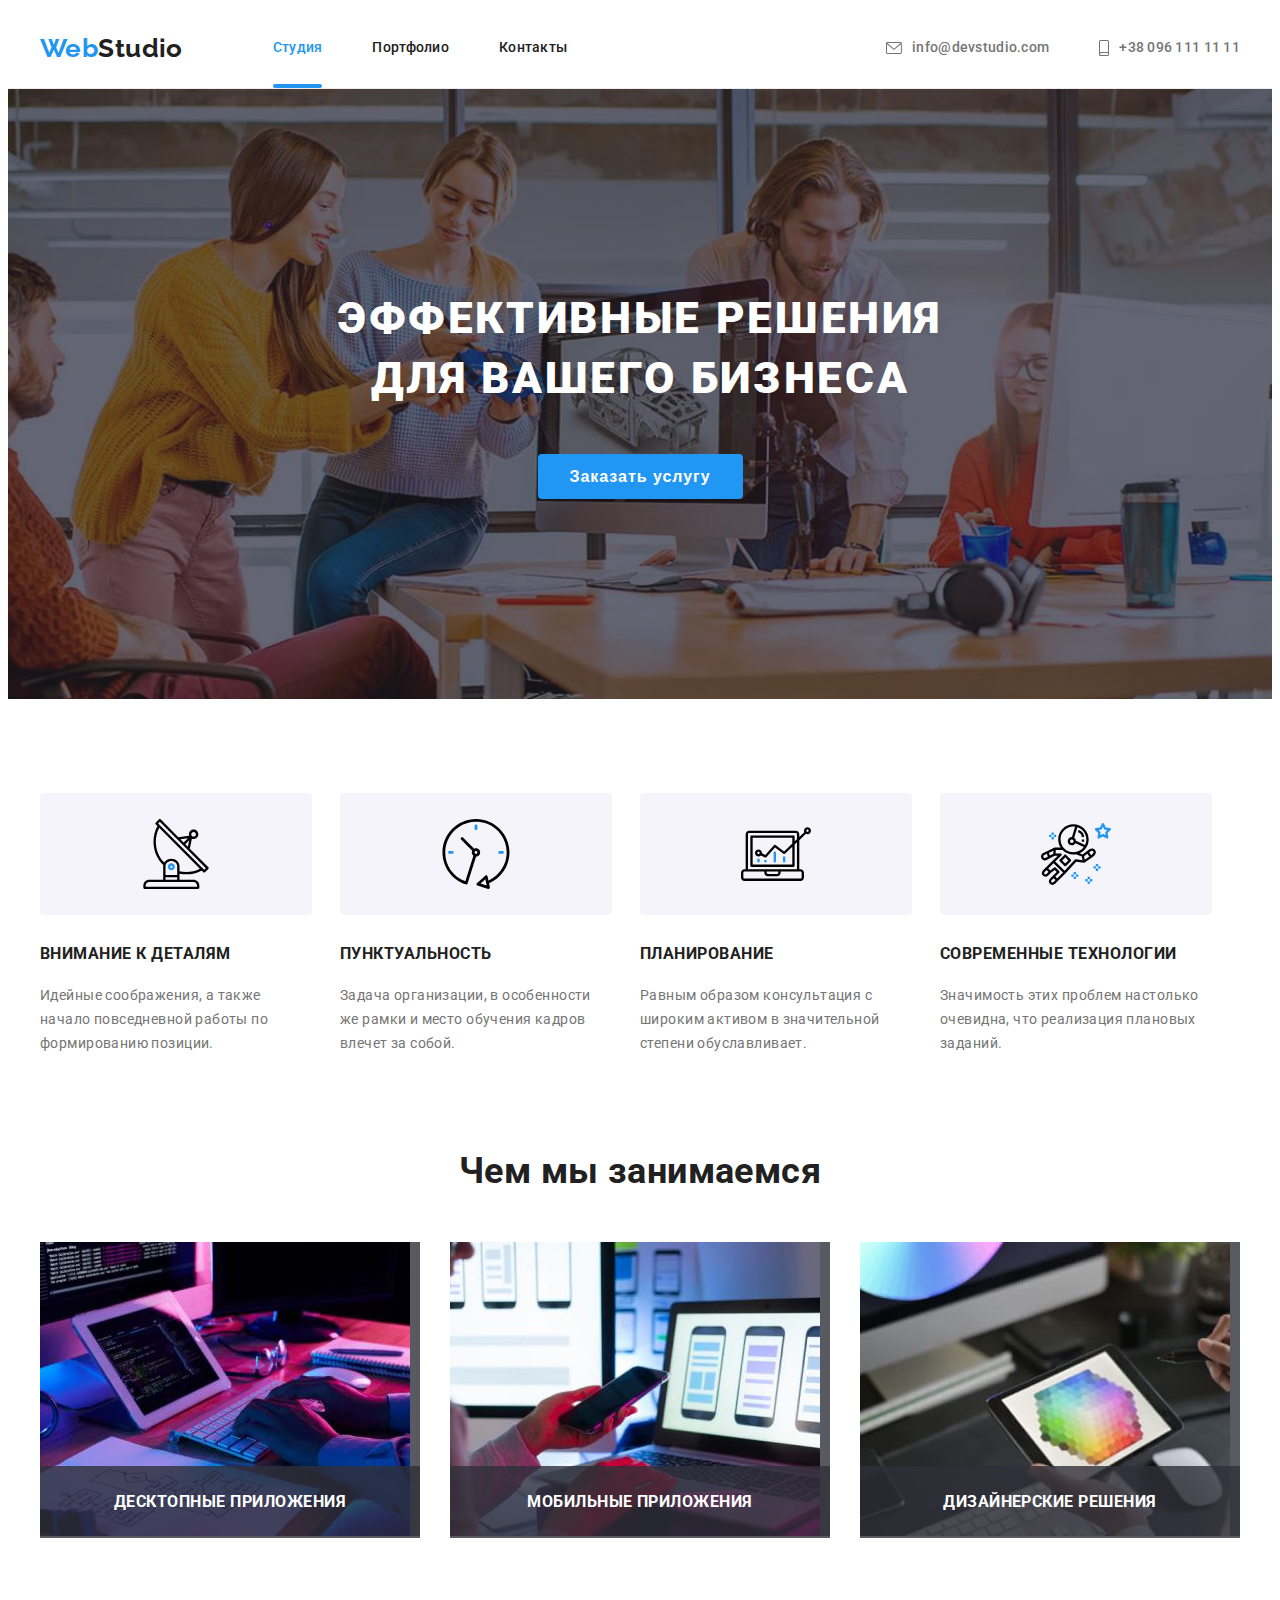
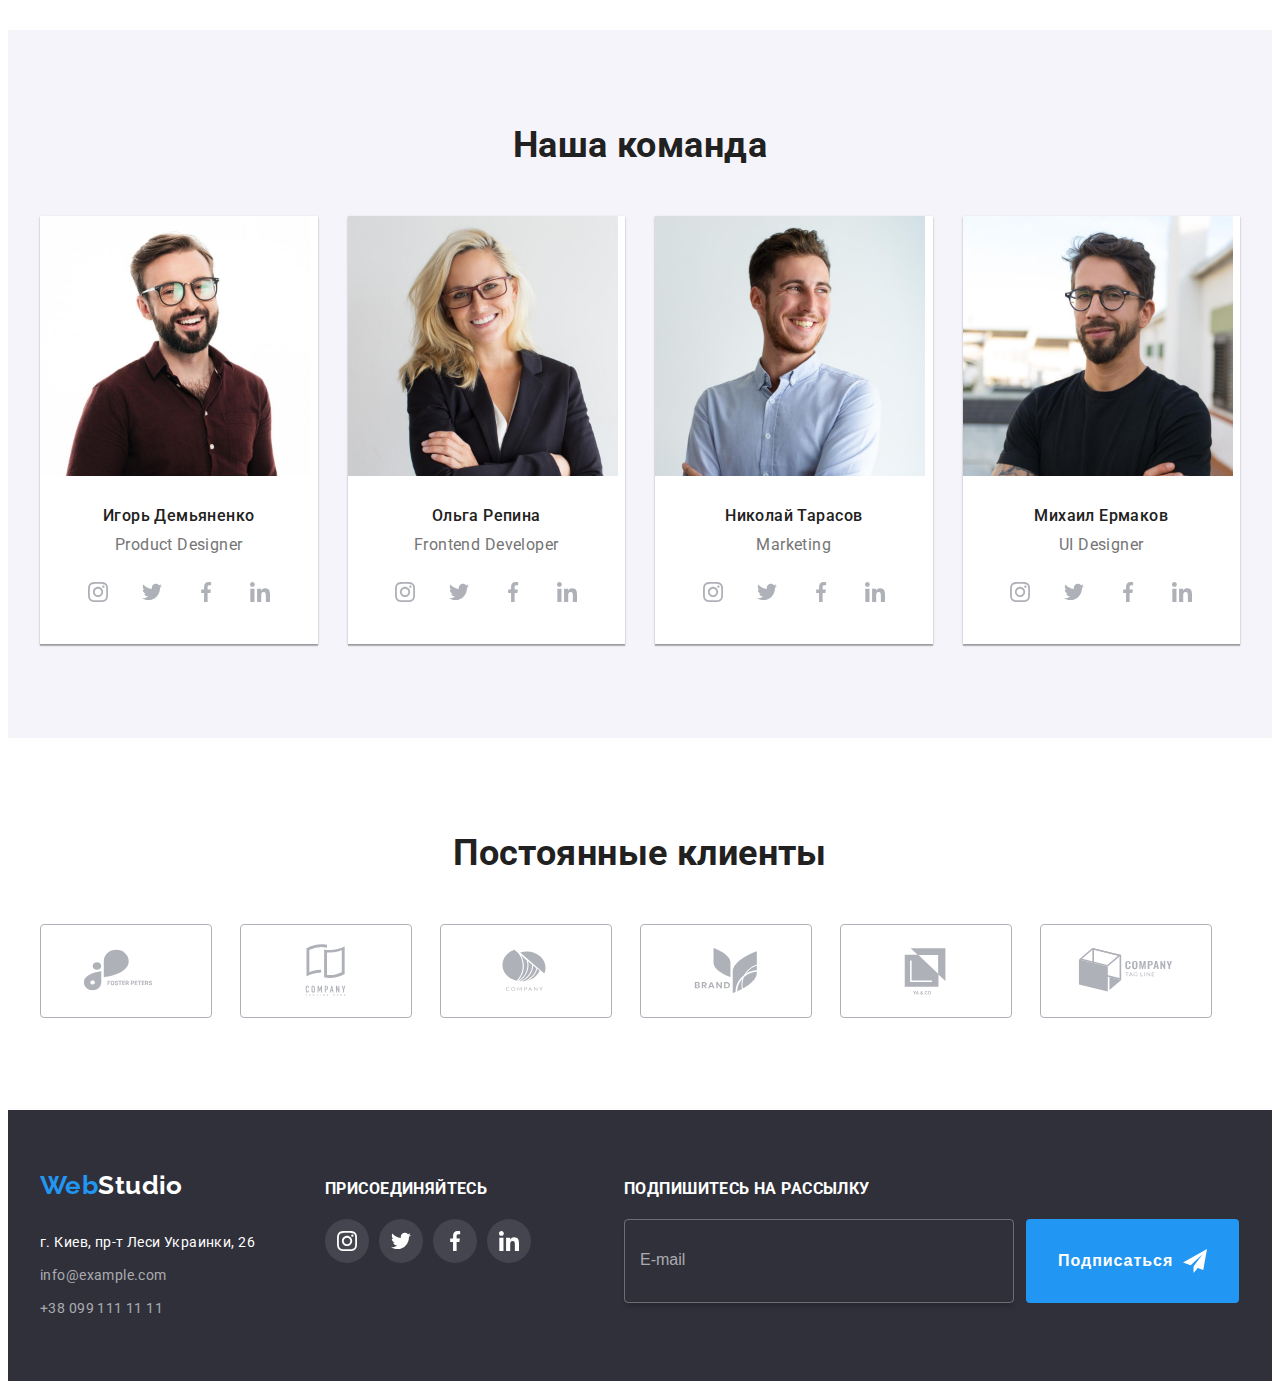
==== index.html @ dbd40355 "changes" ====
<!DOCTYPE html>
<html lang="ru">
  <head>
    <meta charset="UTF-8" />
    <meta http-equiv="X-UA-Compatible" content="IE=edge" />
    <meta name="viewport" content="width=device-width, initial-scale=1.0" />
    <title>Веб студио</title>
    <link rel="preconnect" href="https://fonts.googleapis.com" />
    <link rel="preconnect" href="https://fonts.gstatic.com" crossorigin />
    <link rel="preconnect" href="https://fonts.googleapis.com" />
    <link rel="preconnect" href="https://fonts.gstatic.com" crossorigin />
    <link
      href="https://fonts.googleapis.com/css2?family=Raleway:wght@700&family=Roboto:wght@400;500;700;900&display=swap"
      rel="stylesheet"
    />
    <link
      rel="stylesheet"
      href="https://cdnjs.cloudflare.com/ajax/libs/modern-normalize/1.1.0/modern-normalize.min.css"
      integrity="sha512-wpPYUAdjBVSE4KJnH1VR1HeZfpl1ub8YT/NKx4PuQ5NmX2tKuGu6U/JRp5y+Y8XG2tV+wKQpNHVUX03MfMFn9Q=="
      crossorigin="anonymous"
      referrerpolicy="no-referrer"
    />
    <link rel="stylesheet" href="./css/styles.css" />
  </head>
  <body>
    <!-- header -->
    <header class="header">
      <div class="container header-container">
        <nav class="header-nav">
          <a class="logo link header-logo" href="#" lang="en"
            ><span class="part-logo">Web</span>Studio</a
          >
          <ul class="list menu-list">
            <li class="menu-item">
              <a class="menu link menu-link current" href="#">Студия</a>
            </li>
            <li class="menu-item">
              <a class="menu link menu-link" href="./portfolio.html"
                >Портфолио</a
              >
            </li>
            <li class="menu-item">
              <a class="menu link menu-link" href="#">Контакты</a>
            </li>
          </ul>
        </nav>
        <ul class="contacts list">
          <li class="contacts-item">
            <a class="contacts-link link" href="mailto:info@devstudio.com">
              <svg class="contacts-icon" width="16" height="12">
                <use href="./images/icons.svg#icon-envelope"></use></svg>info@devstudio.com
            </a>
          </li>
          <li class="contacts-item">
            <a class="contacts-link link" href="tel.:+380961111111"
              ><svg class="contacts-icon" width="10" height="16">
                <use href="./images/icons.svg#icon-smartphone"></use></svg>+38 096 111 11 11
            </a>
          </li>
        </ul>
      </div>
    </header>

    <main>
      <!-- hero section -->
      <section class="hero-section">
        <div class="container hero-container">
          <h1 class="primary-title">Эффективные решения для вашего бизнеса</h1>
          <button data-modal-open class="btn" type="button">
            Заказать услугу
          </button>
        </div>
      </section>

      <!-- our benefits section-->

      <section class="section">
        <div class="container">
          <h2 class="benefits visually-hidden">Наши преимущества</h2>
          <ul class="benefits-list list">
            <li class="benefits-item">
              <div class="benefits-icon-settings">
                <svg width="70" height="70">
                  <use href="./images/icons.svg#icon-antenna"></use>
                </svg>
              </div>
              <h3 class="benefits-title">Внимание к деталям</h3>
              <p class="benefits-text">
                Идейные соображения, а также начало повседневной работы по
                формированию позиции.
              </p>
            </li>
            <li class="benefits-item">
              <div class="benefits-icon-settings">
                <svg width="70" height="70">
                  <use href="./images/icons.svg#icon-clock"></use>
                </svg>
              </div>
              <h3 class="benefits-title">Пунктуальность</h3>
              <p class="benefits-text">
                Задача организации, в особенности же рамки и место обучения
                кадров влечет за собой.
              </p>
            </li>
            <li class="benefits-item">
              <div class="benefits-icon-settings">
                <svg width="70" height="70">
                  <use href="./images/icons.svg#icon-diagram"></use>
                </svg>
              </div>
              <h3 class="benefits-title">Планирование</h3>
              <p class="benefits-text">
                Равным образом консультация с широким активом в значительной
                степени обуславливает.
              </p>
            </li>
            <li class="benefits-item">
              <div class="benefits-icon-settings">
                <svg width="70" height="70">
                  <use href="./images/icons.svg#icon-astronaut"></use>
                </svg>
              </div>
              <h3 class="benefits-title">Современные технологии</h3>
              <p class="benefits-text">
                Значимость этих проблем настолько очевидна, что реализация
                плановых заданий.
              </p>
            </li>
          </ul>
        </div>
      </section>

      <!-- What we do-->

      <section class="section work-section">
        <div class="container">
          <h2 class="work-title">Чем мы занимаемся</h2>
          <ul class="works-list works list">
            <li class="works-item">
              <div class="works-card">
                <img
                  src="./images/write.jpg"
                  alt="Человек пишет код"
                  width="370"
                  height="294"
                />
                <h3 class="works-list-title">Десктопные приложения</h3>
              </div>
            </li>
            <li class="works-item">
              <div class="works-card">
                <img
                  src="./images/phone.jpg"
                  alt="Человек тестирует приложение"
                  width="370"
                  height="294"
                />
                <h3 class="works-list-title">Мобильные приложения</h3>
              </div>
            </li>
            <li class="works-item">
              <div class="works-card">
                <img
                  src="./images/laptop.jpg"
                  alt="Человек смотрит готовый продукт"
                  width="370"
                  height="294"
                />
                <h3 class="works-list-title">Дизайнерские решения</h3>
              </div>
            </li>
          </ul>
        </div>
      </section>

      <!-- Our team -->

      <section class="section team-section">
        <div class="container">
          <h2 class="work-title">Наша команда</h2>
          <ul class="team-list list">
            <li class="team-item">
              <img
                src="./images/ihor.jpg"
                alt="Игорь Демьяненко"
                width="270"
                height="260"
              />
              <div class="team-item-description">
                <h3 class="team-title">Игорь Демьяненко</h3>
                <p class="team-text" lang="en">Product Designer</p>
                <ul class="team-socials list socials-list">
                  <li class="social-item">
                    <a href="" class="social-link">
                      <svg class="social-icon" width="20" height="20">
                        <use href="./images/icons.svg#icon-instagram"></use>
                      </svg>
                    </a>
                  </li>
                  <li class="social-item">
                    <a href="" class="social-link">
                      <svg class="social-icon" width="20" height="20">
                        <use href="./images/icons.svg#icon-twitter"></use>
                      </svg>
                    </a>
                  </li>
                  <li class="social-item">
                    <a href="" class="social-link">
                      <svg class="social-icon" width="20" height="20">
                        <use href="./images/icons.svg#icon-facebook"></use>
                      </svg>
                    </a>
                  </li>
                  <li class="social-item">
                    <a href="" class="social-link">
                      <svg class="social-icon" width="20" height="20">
                        <use href="./images/icons.svg#icon-linkedin"></use>
                      </svg>
                    </a>
                  </li>
                </ul>
              </div>
            </li>
            <li class="team-item">
              <img
                src="./images/olha.jpg"
                alt="Ольга Репина"
                width="270"
                height="260"
              />
              <div class="team-item-description">
                <h3 class="team-title">Ольга Репина</h3>
                <p class="team-text" lang="en">Frontend Developer</p>
                <ul class="team-socials list socials-list">
                  <li class="social-item">
                    <a href="" class="social-link">
                      <svg class="social-icon" width="20" height="20">
                        <use href="./images/icons.svg#icon-instagram"></use>
                      </svg>
                    </a>
                  </li>
                  <li class="social-item">
                    <a href="" class="social-link">
                      <svg class="social-icon" width="20" height="20">
                        <use href="./images/icons.svg#icon-twitter"></use>
                      </svg>
                    </a>
                  </li>
                  <li class="social-item">
                    <a href="" class="social-link">
                      <svg class="social-icon" width="20" height="20">
                        <use href="./images/icons.svg#icon-facebook"></use>
                      </svg>
                    </a>
                  </li>
                  <li class="social-item">
                    <a href="" class="social-link">
                      <svg class="social-icon" width="20" height="20">
                        <use href="./images/icons.svg#icon-linkedin"></use>
                      </svg>
                    </a>
                  </li>
                </ul>
              </div>
            </li>
            <li class="team-item">
              <img
                src="./images/nikolay.jpg"
                alt="Николай Тарасов"
                width="270"
                height="260"
              />
              <div class="team-item-description">
                <h3 class="team-title">Николай Тарасов</h3>
                <p class="team-text" lang="en">Marketing</p>
                <ul class="team-socials list socials-list">
                  <li class="social-item">
                    <a href="" class="social-link">
                      <svg class="social-icon" width="20" height="20">
                        <use href="./images/icons.svg#icon-instagram"></use>
                      </svg>
                    </a>
                  </li>
                  <li class="social-item">
                    <a href="" class="social-link">
                      <svg class="social-icon" width="20" height="20">
                        <use href="./images/icons.svg#icon-twitter"></use>
                      </svg>
                    </a>
                  </li>
                  <li class="social-item">
                    <a href="" class="social-link">
                      <svg class="social-icon" width="20" height="20">
                        <use href="./images/icons.svg#icon-facebook"></use>
                      </svg>
                    </a>
                  </li>
                  <li class="social-item">
                    <a href="" class="social-link">
                      <svg class="social-icon" width="20" height="20">
                        <use href="./images/icons.svg#icon-linkedin"></use>
                      </svg>
                    </a>
                  </li>
                </ul>
              </div>
            </li>
            <li class="team-item">
              <img
                src="./images/mikhail.jpg"
                alt="Михаил Ермаков"
                width="270"
                height="260"
              />
              <div class="team-item-description">
                <h3 class="team-title">Михаил Ермаков</h3>
                <p class="team-text" lang="en">UI Designer</p>
                <ul class="team-socials list socials-list">
                  <li class="social-item">
                    <a href="" class="social-link">
                      <svg class="social-icon" width="20" height="20">
                        <use href="./images/icons.svg#icon-instagram"></use>
                      </svg>
                    </a>
                  </li>
                  <li class="social-item">
                    <a href="" class="social-link">
                      <svg class="social-icon" width="20" height="20">
                        <use href="./images/icons.svg#icon-twitter"></use>
                      </svg>
                    </a>
                  </li>
                  <li class="social-item">
                    <a href="" class="social-link">
                      <svg class="social-icon" width="20" height="20">
                        <use href="./images/icons.svg#icon-facebook"></use>
                      </svg>
                    </a>
                  </li>
                  <li class="social-item">
                    <a href="" class="social-link">
                      <svg class="social-icon" width="20" height="20">
                        <use href="./images/icons.svg#icon-linkedin"></use>
                      </svg>
                    </a>
                  </li>
                </ul>
              </div>
            </li>
          </ul>
        </div>
      </section>

      <!-- Clients -->

      <section class="section">
        <div class="container">
          <h2 class="work-title">Постоянные клиенты</h2>
          <ul class="clients-logo list clients-list">
            <li class="clients-item">
              <a href="" class="clients-link">
                <svg class="clients-icon" width="106" height="60">
                  <use href="./images/icons.svg#icon-logo_1"></use>
                </svg>
              </a>
            </li>
            <li class="clients-item">
              <a href="" class="clients-link">
                <svg class="clients-icon" width="106" height="60">
                  <use href="./images/icons.svg#icon-logo_2"></use>
                </svg>
              </a>
            </li>
            <li class="clients-item">
              <a href="" class="clients-link">
                <svg class="clients-icon" width="106" height="60">
                  <use href="./images/icons.svg#icon-logo_3"></use>
                </svg>
              </a>
            </li>
            <li class="clients-item">
              <a href="" class="clients-link">
                <svg class="clients-icon" width="106" height="60">
                  <use href="./images/icons.svg#icon-logo_4"></use>
                </svg>
              </a>
            </li>
            <li class="clients-item">
              <a href="" class="clients-link">
                <svg class="clients-icon" width="106" height="60">
                  <use href="./images/icons.svg#icon-logo_5"></use>
                </svg>
              </a>
            </li>
            <li class="clients-item">
              <a href="" class="clients-link">
                <svg class="clients-icon" width="106" height="60">
                  <use href="./images/icons.svg#icon-logo_6"></use>
                </svg>
              </a>
            </li>
          </ul>
        </div>
      </section>
    </main>

    <!--footer-->

    <footer class="footer">
      <div class="container footer-container">
        <div class="footer-address-container">
          <a class="logo link" href="#" lang="en"
            ><span class="footer-logo part-logo">Web</span
            ><span class="footer-logo footer-part-logo">Studio</span></a
          >
          <address class="footer-address">
            <ul class="footer-list list">
              <li class="footer-item">
                <a
                  class="footer text-address link"
                  href="https://goo.gl/maps/4cXXEEwMCraJ7tto8"
                  target="_blank"
                  rel="noopener noreferrer"
                  >г. Киев, пр-т Леси Украинки, 26</a
                >
              </li>
              <li class="footer-item">
                <a
                  class="footer footer-contacts link"
                  href="mailto:info@devstudio.com"
                  >info@example.com</a
                >
              </li>
              <li class="footer-item">
                <a class="footer footer-contacts link" href="tel.:+380961111111"
                  >+38 099 111 11 11</a
                >
              </li>
            </ul>
          </address>
        </div>

        <!-- footer-socials -->

        <div class="footer-socials">
          <h3 class="footer-title">Присоединяйтесь</h3>
          <ul class="list footer-socials-list">
            <li class="social-item">
              <a href="" class="footer-social-link">
                <svg class="footer-social-icon" width="20" height="20">
                  <use href="./images/icons.svg#icon-instagram"></use>
                </svg>
              </a>
            </li>
            <li class="social-item">
              <a href="" class="footer-social-link">
                <svg class="footer-social-icon" width="20" height="20">
                  <use href="./images/icons.svg#icon-twitter"></use>
                </svg>
              </a>
            </li>
            <li class="social-item">
              <a href="" class="footer-social-link">
                <svg class="footer-social-icon" width="20" height="20">
                  <use href="./images/icons.svg#icon-facebook"></use>
                </svg>
              </a>
            </li>
            <li class="social-item">
              <a href="" class="footer-social-link">
                <svg class="footer-social-icon" width="20" height="20">
                  <use href="./images/icons.svg#icon-linkedin"></use>
                </svg>
              </a>
            </li>
          </ul>
        </div>

        <form class="subscribe-form">
          <h3 class="footer-title">Подпишитесь на рассылку</h3>
          <div class="subsriotin-form-view">
            <label class="subsribe-form-lebel">
              <input
                type="email"
                class="subsribe-form-input"
                placeholder="E-mail"
                name="subscribtion"
              />
            </label>
            <button class="btn subsribe-form-btn" type="submit">
              Подписаться
              <svg class="subsribe-form-icon">
                <use href="./images/icons.svg#icon-icon_send"></use>
              </svg>
            </button>
          </div>
        </form>
      </div>
    </footer>

    <div class="backdrop is-hidden" data-modal>
      <div class="modal">
        <button data-modal-close class="close-modal-button">
          <svg class="close-modal-icon" width="18" height="18">
            <use href="./images/icons.svg#icon-close_button"></use>
          </svg>
        </button>

        <form action="#" class="modal-form">
          <p class="modal-form-title">
            Оставьте свои данные, мы вам перезвоним
          </p>

          <label class="modal-form-field"
            >Имя
            <span class="modal-form-wrapper">
              <input type="text" class="modal-form-input" name="user-name" />
              <svg class="modal-form-icon">
                <use href="./images/icons.svg#icon-person"></use>
              </svg>
            </span>
          </label>
          <label class="modal-form-field"
            >Телефон
            <span class="modal-form-wrapper">
              <input type="tel" class="modal-form-input" name="user-tel" />
              <svg class="modal-form-icon">
                <use href="./images/icons.svg#icon-phone-modal"></use>
              </svg>
            </span>
          </label>
          <label class="modal-form-field"
            >Почта
            <span class="modal-form-wrapper">
              <input type="email" class="modal-form-input" name="user-mail" />
              <svg class="modal-form-icon">
                <use href="./images/icons.svg#icon-email-modal"></use>
              </svg>
            </span>
          </label>
          <label class="modal-form-field"
            >Комментарии
            <textarea
              class="modal-form-comment"
              name="user-comment"
              placeholder="Введите текст"
            ></textarea>
          </label>
          <input
            type="checkbox"
            name="agreement"
            id="policy"
            class="modal-form-checkbox"
          />
          <label for="policy" class="modal-form-checkbox-lebel checkbox-text"
            >Соглашаюсь с рассылкой и принимаю&nbsp;
            <a href="" class="policy-link">Условия договора</a></label
          >

          <button class="btn send-btn" type="submit">Отправить</button>
        </form>
      </div>
    </div>
    <script src="./js/modal.js"></script>
  </body>
</html>
---- css/styles.css ----
:root {
  --header-color: #212121;
  --primary-title-color: #212121;
  --second-text-color: #757575;
  --third-text-color: #ffffff;
  --accent-color: #2196f3;
  --portfolio-btn-color: #f5f4fa;
  --address-hover-color: #188ce8;
  --item-border: #eeeeee;
  --timing-function: cubic-bezier(0.4, 0, 0.2, 1);
}

p,
h1,
h2,
h3,
h4,
h5,
h6 {
  margin: 0;
}

ul {
  margin: 0;
  padding: 0;
}

img {
  display: block;
  max-width: 100%;
  height: auto;
  background-color: #000000;
}

body {
  font-family: "Roboto", sans-serif;
  font-size: 14px;
  letter-spacing: 0.03em;
}

.container {
  width: 1200px;
  padding-left: 15px;
  padding-right: 15px;
  margin: 0 auto;
}

.header-container {
  display: flex;
}

.link.current {
  color: var(--accent-color);
}
.link.current::after {
  content: "";
  position: absolute;
  left: 0;
  bottom: 0;
  display: block;
  width: 100%;
  height: 4px;
  background-color: var(--accent-color);
  border-radius: 2px;
}
.visually-hidden {
  position: absolute;
  white-space: nowrap;
  width: 1px;
  height: 1px;
  overflow: hidden;
  border: 0;
  padding: 0;
  clip: rect(0 0 0 0);
  clip-path: inset(50%);
  margin: -1px;
}
.list {
  list-style: none;
}
.link {
  text-decoration: none;
}
.header {
  border-bottom-style: solid;
  border-bottom-width: 1px;
  border-bottom-color: #ececec;
}
.header-nav {
  display: flex;
  align-items: center;
}
.part-logo {
  font-family: Raleway;
  font-weight: 700;
  font-size: 26px;
  line-height: 1.19;
  color: var(--accent-color);
}
.logo {
  font-family: Raleway;
  font-weight: 700;
  font-size: 26px;
  line-height: 1.19;
  color: var(--header-color);
}
.header-logo {
  margin-right: 90px;
}
.menu-item:not(:last-child) {
  margin-right: 50px;
}
.menu-list {
  display: flex;
}
.menu-link {
  position: relative;
  display: block;
  padding-top: 32px;
  padding-bottom: 32px;
  font-weight: 500;
  line-height: 1.14;
  letter-spacing: 0.02em;
  color: var(--header-color);
  transition: color 250ms var(--timing-function);
}
.menu-link:hover,
.menu-link:focus {
  color: var(--accent-color);
}

.contacts {
  display: flex;
  margin-left: auto;
  align-items: center;
  text-decoration: none;
}
.contacts-item:not(:last-child) {
  margin-right: 50px;
}

.contacts-link {
  display: flex;
  align-items: center;
  padding-top: 32px;
  padding-bottom: 32px;
  font-weight: 500;
  line-height: 1.14;
  letter-spacing: 0.02em;
  color: var(--second-text-color);
  transition: color 250ms var(--timing-function);
}
.contacts-link:hover,
.contacts-link:focus {
  color: var(--accent-color);
}
.contacts-icon {
  fill: currentColor;
  margin-right: 10px;
  justify-content: center;
}
.hero-section {
  background-color: #2f303a;
  padding-top: 200px;
  padding-bottom: 200px;
  background-image: linear-gradient(
      rgba(47, 48, 58, 0.4),
      rgba(47, 48, 58, 0.4)
    ),
    url(../images/hero.jpg);
  max-width: 1600px;
  margin-left: auto;
  margin-right: auto;
  background-repeat: no-repeat;
  background-size: cover;
  background-position: center;
}
.hero-container {
  text-align: center;
}
.primary-title {
  margin: auto;
  width: 696px;
  font-weight: 900;
  font-size: 44px;
  line-height: 1.36;
  text-align: center;
  letter-spacing: 0.06em;
  text-transform: uppercase;
  color: #ffffff;
}

.btn {
  margin-top: 45px;
  padding: 10px 32px;
  border-radius: 4px;
  border: 0px;
  font-weight: 700;
  font-size: 16px;
  line-height: 1.6;
  align-items: center;
  text-align: center;
  letter-spacing: 0.06em;
  color: var(--third-text-color);
  background-color: var(--accent-color);
  cursor: pointer;
  transition: background-color 250ms var(--timing-function);
}

.btn:hover,
.btn:focus {
  background-color: #188ce8;
}
.section {
  padding-top: 94px;
  padding-bottom: 94px;
}
.benefits-icon-settings {
  width: 270px;
  height: 120px;
  display: flex;
  align-items: center;
  justify-content: center;
  margin-bottom: 30px;
  background-color: var(--portfolio-btn-color);
  border-radius: 4px;
  border: 1px solid transparent;
  transition: fill 250ms var(--timing-function),
    border-color 250ms var(--timing-function);
}
.benefits-icon-settings:not(:last-child) {
  margin-right: 30px;
}
.benefits-icon-settings:hover,
.benefits-icon-settings:focus {
  fill: var(--accent-color);
  border-color: var(--accent-color);
}
.benefits-list {
  display: flex;
}
.benefits-item:not(:last-child) {
  margin-right: 30px;
}
.benefits-item {
  width: 270px;
}
.benefits-title {
  margin-bottom: 20px;
  font-weight: 700;
  line-height: 1.14;
  letter-spacing: 0.03em;
  text-transform: uppercase;
  color: var(--primary-title-color);
}
.benefits-text {
  line-height: 1.71;
  color: var(--second-text-color);
}
.work-section {
  padding-top: 0px;
  padding-bottom: 94px;
}
.works-list {
  display: flex;
  flex-wrap: wrap;
  margin-left: -30px;
}
.works-item {
  flex-basis: calc((100% - 3 * 30px) / 3);
  margin-left: 30px;
}
.work-title {
  margin-bottom: 50px;
  font-weight: 700;
  font-size: 36px;
  line-height: 1.17;
  text-align: center;
  color: var(--primary-title-color);
}
.works-card {
  position: relative;
  content: "";
  background-color: rgba(47, 48, 58, 0.8);
  display: block;
}
.works-list-title {
  padding-top: 27px;
  padding-bottom: 27px;
  width: 100%;
  text-align: center;
  font-weight: 700;
  line-height: 1.14;
  letter-spacing: 0.03em;
  text-transform: uppercase;
  background-color: rgba(47, 48, 58, 0.8);
  color: var(--third-text-color);
  position: absolute;
  top: 224px;
}
.team-section {
  background-color: var(--portfolio-btn-color);
}
.team-list {
  display: flex;
  flex-wrap: wrap;
  margin-left: -30px;
}
.team-item {
  flex-basis: calc((100% - 4 * 30px) / 4);
  margin-left: 30px;
  background-color: var(--third-text-color);
  box-shadow: 0px 2px 1px rgba(0, 0, 0, 0.2), 0px 1px 1px rgba(0, 0, 0, 0.14),
    0px 1px 3px rgba(0, 0, 0, 0.12);
}

.team-item-description {
  padding-top: 30px;
  padding-bottom: 30px;
}
.team-title {
  text-align: center;
  margin-bottom: 10px;
  font-weight: 500;
  font-size: 16px;
  line-height: 1.19;
  color: var(--header-color);
}
.team-text {
  text-align: center;
  font-size: 16px;
  line-height: 1.19;
  color: var(--second-text-color);
  margin-bottom: 16px;
}

.social-item {
  width: 44px;
  height: 44px;
  margin-right: 10px;
}

.social-item:last-child {
  margin-right: 0;
}
.socials-list {
  display: flex;
  justify-content: center;
}
.social-icon {
  fill: #afb1b8;
  transition: fill 250ms var(--timing-function);
}
.social-link:hover .social-icon,
.social-link:focus .social-icon {
  fill: var(--third-text-color);
}
.social-link {
  width: 100%;
  height: 100%;
  border-radius: 50%;
  display: flex;
  align-items: center;
  justify-content: center;
  transition: background-color 250ms var(--timing-function);
}
.social-link:hover,
.social-link:focus {
  background-color: var(--accent-color);
}

/* clients  */

.clients-item {
  width: 170px;
  height: 92px;
  margin-right: 30px;
}
.clients-item:last-child {
  margin-right: 0;
}
.clients-list {
  display: flex;
}
.clients-icon {
  fill: #afb1b8;
  transition: fill 250ms var(--timing-function);
}

.clients-link {
  border-radius: 4px;
  border: 1px solid #afb1b8;
  width: 100%;
  height: 100%;
  display: flex;
  align-items: center;
  justify-content: center;
  transition: border-color 250ms var(--timing-function);
}
.clients-link:hover,
.clients-link:focus {
  border-color: var(--accent-color);
}
.clients-link:hover .clients-icon,
.clients-link:focus .clients-icon {
  fill: var(--accent-color);
}
.footer {
  background-color: #2f303a;
  padding-top: 60px;
  padding-bottom: 60px;
}
.footer-address-container {
  margin-right: 70px;
}
.footer-item:not(:last-child) {
  margin-bottom: 9px;
}

.footer-logo {
  margin-right: 0px;
}
.footer-part-logo {
  font-family: Raleway;
  font-weight: 700;
  font-size: 26px;
  line-height: 1.19;
  color: var(--third-text-color);
}

.footer-address {
  margin-top: 30px;
  font-style: normal;
}

.text-address {
  line-height: 1.71;
  color: var(--third-text-color);
  padding-top: 0px;
  padding-bottom: 0px;
  transition: color 250ms var(--timing-function);
}
.footer-contacts {
  line-height: 1.71;
  color: rgba(255, 255, 255, 0.6);
  padding-top: 0px;
  padding-bottom: 0px;
  transition: color 250ms var(--timing-function);
}

.text-address:hover,
.text-address:focus {
  color: var(--address-hover-color);
}
.footer-contacts:hover,
.footer-contacts:focus {
  color: var(--address-hover-color);
}
.footer-title {
  margin-bottom: 20px;
  font-weight: 700;
  line-height: 1.14;
  text-transform: uppercase;
  color: var(--third-text-color);
}
.footer-container {
  align-items: baseline;
  display: flex;
}
.footer-socials {
  margin-right: 93px;
}
.footer-socials-list {
  display: flex;
  justify-content: center;
}

.footer-social-link {
  width: 100%;
  height: 100%;
  border-radius: 50%;
  display: flex;
  align-items: center;
  justify-content: center;
  background-color: rgba(255, 255, 255, 0.1);
  transition: background-color 250ms var(--timing-function);
}
.footer-social-link:hover,
.footer-social-link:focus {
  background-color: var(--accent-color);
}

.footer-social-icon {
  fill: var(--third-text-color);
}

.subsriotin-form-view {
  display: flex;
  flex: wrap;
}
.subsribe-form-input {
  width: 358px;
  height: 50px;
  padding: 16px 15px;
  color: rgba(255, 255, 255, 0.6);
  background-color: transparent;
  border: 1px solid rgba(255, 255, 255, 0.3);
  box-shadow: 0px 4px 4px rgba(0, 0, 0, 0.15);
  border-radius: 4px;
  transition: border-color 250ms var(--timing-function);
}
.subsribe-form-lebel:focus-within .subsribe-form-input {
  border-color: var(--accent-color);
}
.subsribe-form-input::placeholder {
  font-size: 16px;
  line-height: 1.25;
  color: rgba(255, 255, 255, 0.6);
}

.subsribe-form-input:focus {
  outline: none;
  border-color: var(--accent-color);
}

.subsribe-form-btn {
  margin-top: 0px;
  margin-left: 12px;
  display: flex;
}

.subsribe-form-icon {
  margin-left: 10px;
  width: 24px;
  height: 24px;
  fill: currentColor;
}

/*portfolio*/

.projects-list {
  display: flex;
  margin-bottom: 50px;
  justify-content: center;
}

.projects-item:not(:first-child) {
  margin-left: 10px;
}

.examples-list {
  display: flex;
  flex-wrap: wrap;
  margin-bottom: -30px;
  margin-left: -30px;
}
.examples-item {
  flex-basis: calc((100% - 3 * 30px) / 3);
  margin-bottom: 30px;
  margin-left: 30px;
}
.examples-item-link {
  display: block;
  transition: box-shadow 250ms var(--timing-function);
}

.examples-item-link:hover,
.examples-item-link:focus {
  box-shadow: 1px 4px 6px rgba(0, 0, 0, 0.16), 0px 4px 4px rgba(0, 0, 0, 0.06),
    0px 1px 1px rgba(0, 0, 0, 0.12);
}

.examples-item-description {
  padding: 20px 24px;
  border-bottom: 1px solid var(--item-border);
  border-right: 1px solid var(--item-border);
  border-left: 1px solid var(--item-border);
}
.examples-item-overlay {
  display: block;
  position: relative;
  overflow: hidden;
  content: "";
}
.overlay-text {
  padding-top: 71px;
  padding-left: 24px;
  padding-right: 24px;
  width: 100%;
  height: 100%;
  font-size: 18px;
  line-height: 1.6;
  color: var(--third-text-color);
  position: absolute;
  background-color: rgba(33, 150, 243, 0.9);
  transform: translateY(100%);
  transition: transform 250ms var(--timing-function);
}

.examples-item-link:hover .overlay-text,
.examples-item-link:focus .overlay-text {
  transform: translateY(0);
}
.portfolio-btn {
  padding: 6px 22px;
  min-height: 38px;
  min-width: fit-content;
  border-radius: 4px;
  border: 0px;
  font-weight: 500;
  font-size: 16px;
  line-height: 1.62;
  text-align: center;
  color: var(--header-color);
  background-color: var(--portfolio-btn-color);
  cursor: pointer;
  transition: color 250ms var(--timing-function),
    background-color 250ms var(--timing-function),
    box-shadow 250ms var(--timing-function);
}
.portfolio-btn:hover,
.portfolio-btn:focus {
  color: var(--third-text-color);
  background-color: var(--accent-color);
  box-shadow: 0px 2px 2px rgba(0, 0, 0, 0.12), 0px 1px 2px rgba(0, 0, 0, 0.08),
    0px 3px 1px rgba(0, 0, 0, 0.1);
}
.portfolio-title {
  font-weight: 700;
  font-size: 18px;
  line-height: 2;
  letter-spacing: 0.06em;
  color: var(--header-color);
}
.portfolio-text {
  font-size: 16px;
  line-height: 1.87;
  color: var(--second-text-color);
}

/* modal */

.backdrop {
  position: fixed;
  top: 0;
  left: 0;
  width: 100%;
  height: 100%;
  background-color: rgba(0, 0, 0, 0.2);
  transition: opacity 250ms var(--timing-function),
    visibility 250ms var(--timing-function);
}
.backdrop.is-hidden {
  visibility: hidden;
  opacity: 0;
  pointer-events: none;
}

.modal {
  position: absolute;
  top: 50%;
  left: 50%;
  transform: translate(-50%, -50%);
  padding: 40px;
  min-height: 581px;
  width: 528px;
  border-radius: 4px;
  background-color: var(--third-text-color);
  box-shadow: 0px 4px 4px rgba(0, 0, 0, 0.25);
}
.modal-form {
  display: flex;
  flex-direction: column;
}
.modal-form-title {
  margin-bottom: 12px;
  font-weight: 700;
  font-size: 20px;
  line-height: 1.15;
  text-align: center;
  color: var(--header-color);
}

.modal-form-field {
  font-size: 12px;
  line-height: 1, 7;
  letter-spacing: 0.01em;
  color: var(--second-text-color);
  margin-bottom: 20px;
}
.modal-form-wrapper {
  display: block;
  margin-top: 4px;
  position: relative;
}
.modal-form-input {
  padding-left: 40px;
  width: 100%;
  height: 40px;
  border-radius: 4px;
  border: 1px solid rgba(33, 33, 33, 0.2);
  cursor: pointer;
  transition: border-color 250ms var(--timing-function);
}
.modal-form-input:focus {
  outline: none;
  border-color: var(--accent-color);
}
.modal-form-comment {
  display: block;
  padding: 12px 16px;
  width: 100%;
  height: 120px;
  border-radius: 4px;
  border: 1px solid rgba(33, 33, 33, 0.2);
  resize: none;
  transition: border-color 250ms var(--timing-function);
}
.modal-form-comment::placeholder {
  font-size: 12px;
  color: rgba(117, 117, 117, 0.5);
}
.modal-form-comment:focus {
  outline: none;
  border-color: var(--accent-color);
}

.modal-form-icon {
  display: block;
  width: 18px;
  height: 18px;
  position: absolute;
  top: 50%;
  left: 12px;
  transform: translateY(-50%);
  fill: var(--primary-title-color);
  transition: fill 250ms var(--timing-function);
}
.modal-form-input:focus + .modal-form-icon {
  fill: var(--accent-color);
}
.checkbox-text {
  line-height: 1.7;
  color: var(--second-text-color);
}
.policy-link {
  line-height: 1.7;
  color: #2196f3;
}
.modal-form-checkbox {
  position: absolute;
  -webkit-appearance: none;
  -moz-appearance: none;
  appearance: none;
}
.modal-form-checkbox-lebel {
  display: flex;
  align-items: center;
  justify-content: center;
  margin-bottom: 30px;
  cursor: pointer;
}
.modal-form-checkbox-lebel::before {
  display: block;
  content: "";
  margin-right: 7px;
  width: 16px;
  height: 15px;
  border: 2px solid var(--primary-title-color);
  border-radius: 2px;
  transition: border-color 250ms var(--timing-function),
    background-color 250ms var(--timing-function),
    background-image 250ms var(--timing-function);
}

.modal-form-checkbox:checked + .modal-form-checkbox-lebel::before {
  border-color: var(--accent-color);
  background-color: var(--accent-color);
  background-image: url(../images/icon-check.svg);
  background-size: contain;
  background-origin: border-box;
}

.send-btn {
  margin-top: 0;
  align-self: center;
}
.close-modal-button {
  display: flex;
  align-items: center;
  justify-content: center;
  position: absolute;
  top: 8px;
  right: 8px;
  width: 30px;
  height: 30px;
  padding: 6px;
  cursor: pointer;
  background-color: var(--third-text-color);
  border-color: rgba(131, 121, 121, 0.1);
  border-radius: 50%;
}

.close-modal-icon {
  fill: #000000;
  transition: fill 250ms var(--timing-function);
}
.close-modal-button:hover .close-modal-icon,
.close-modal-button:focus .close-modal-icon {
  fill: var(--accent-color);
}
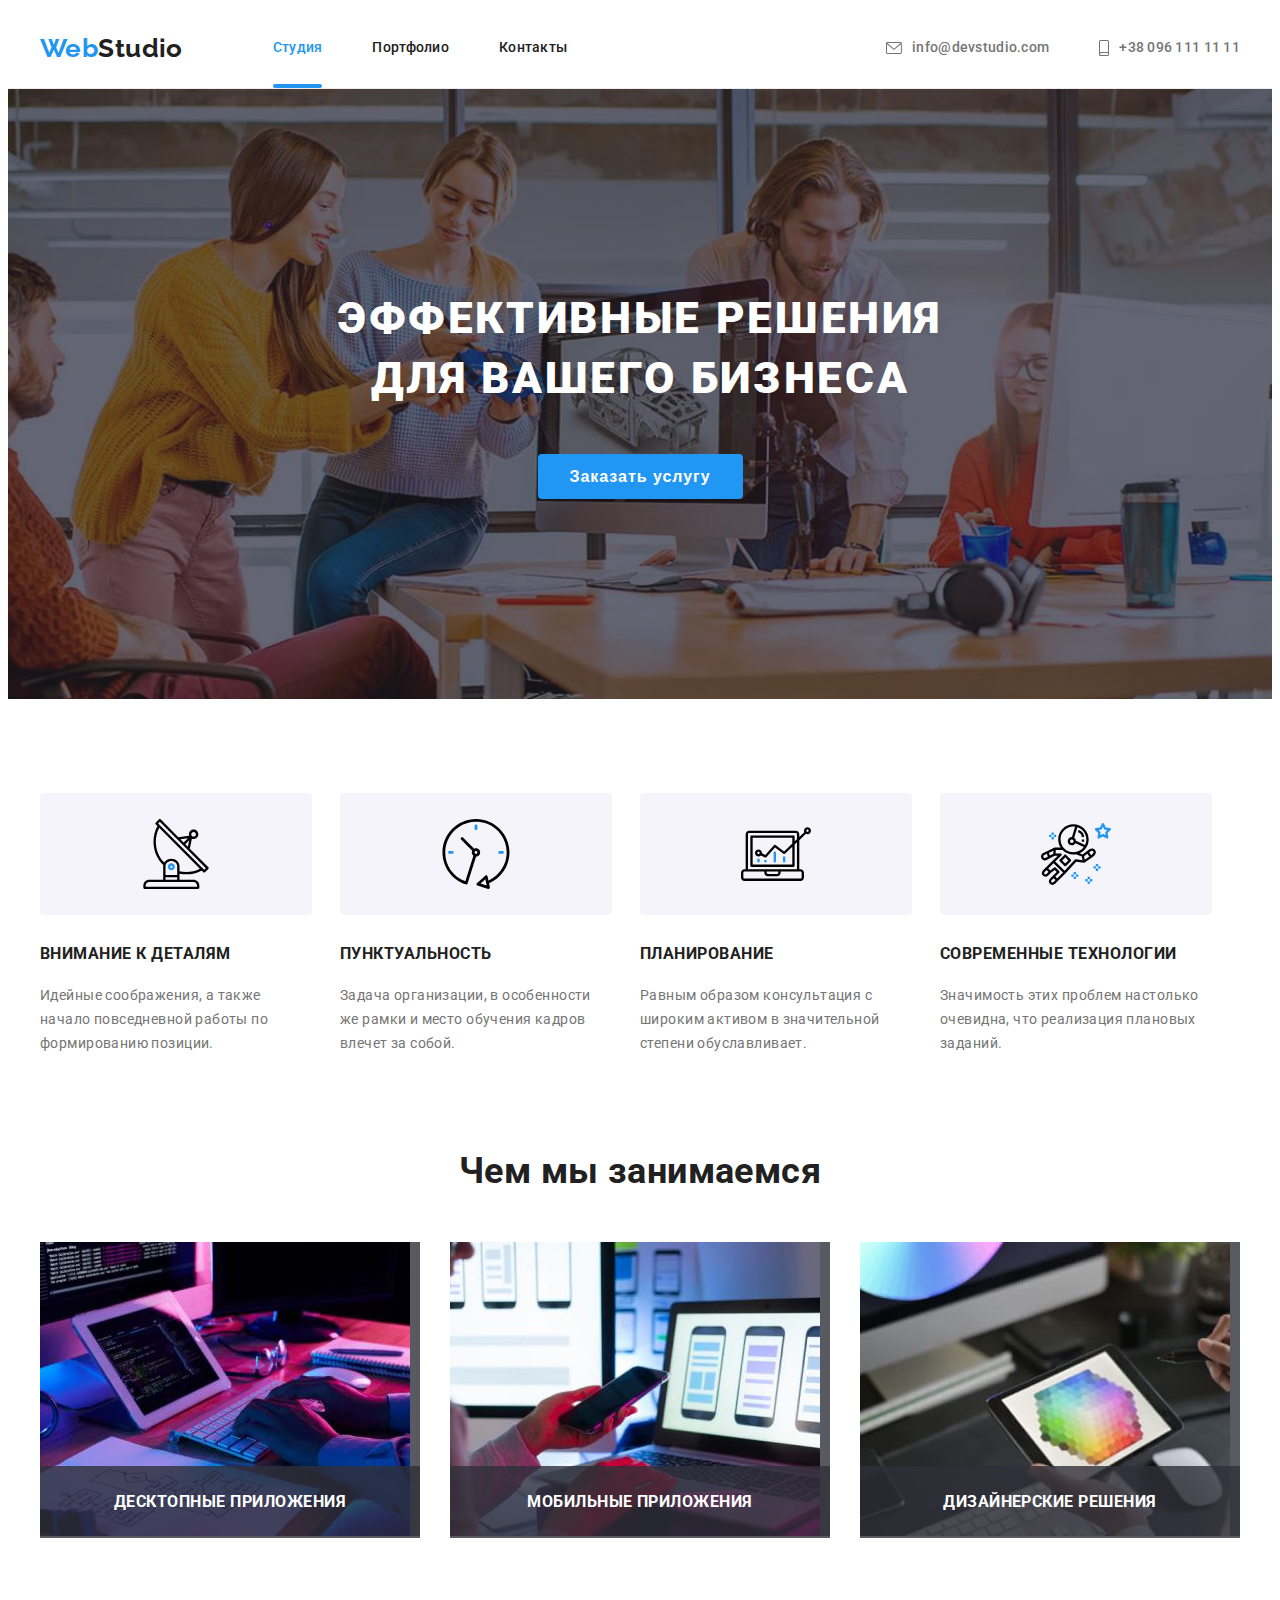
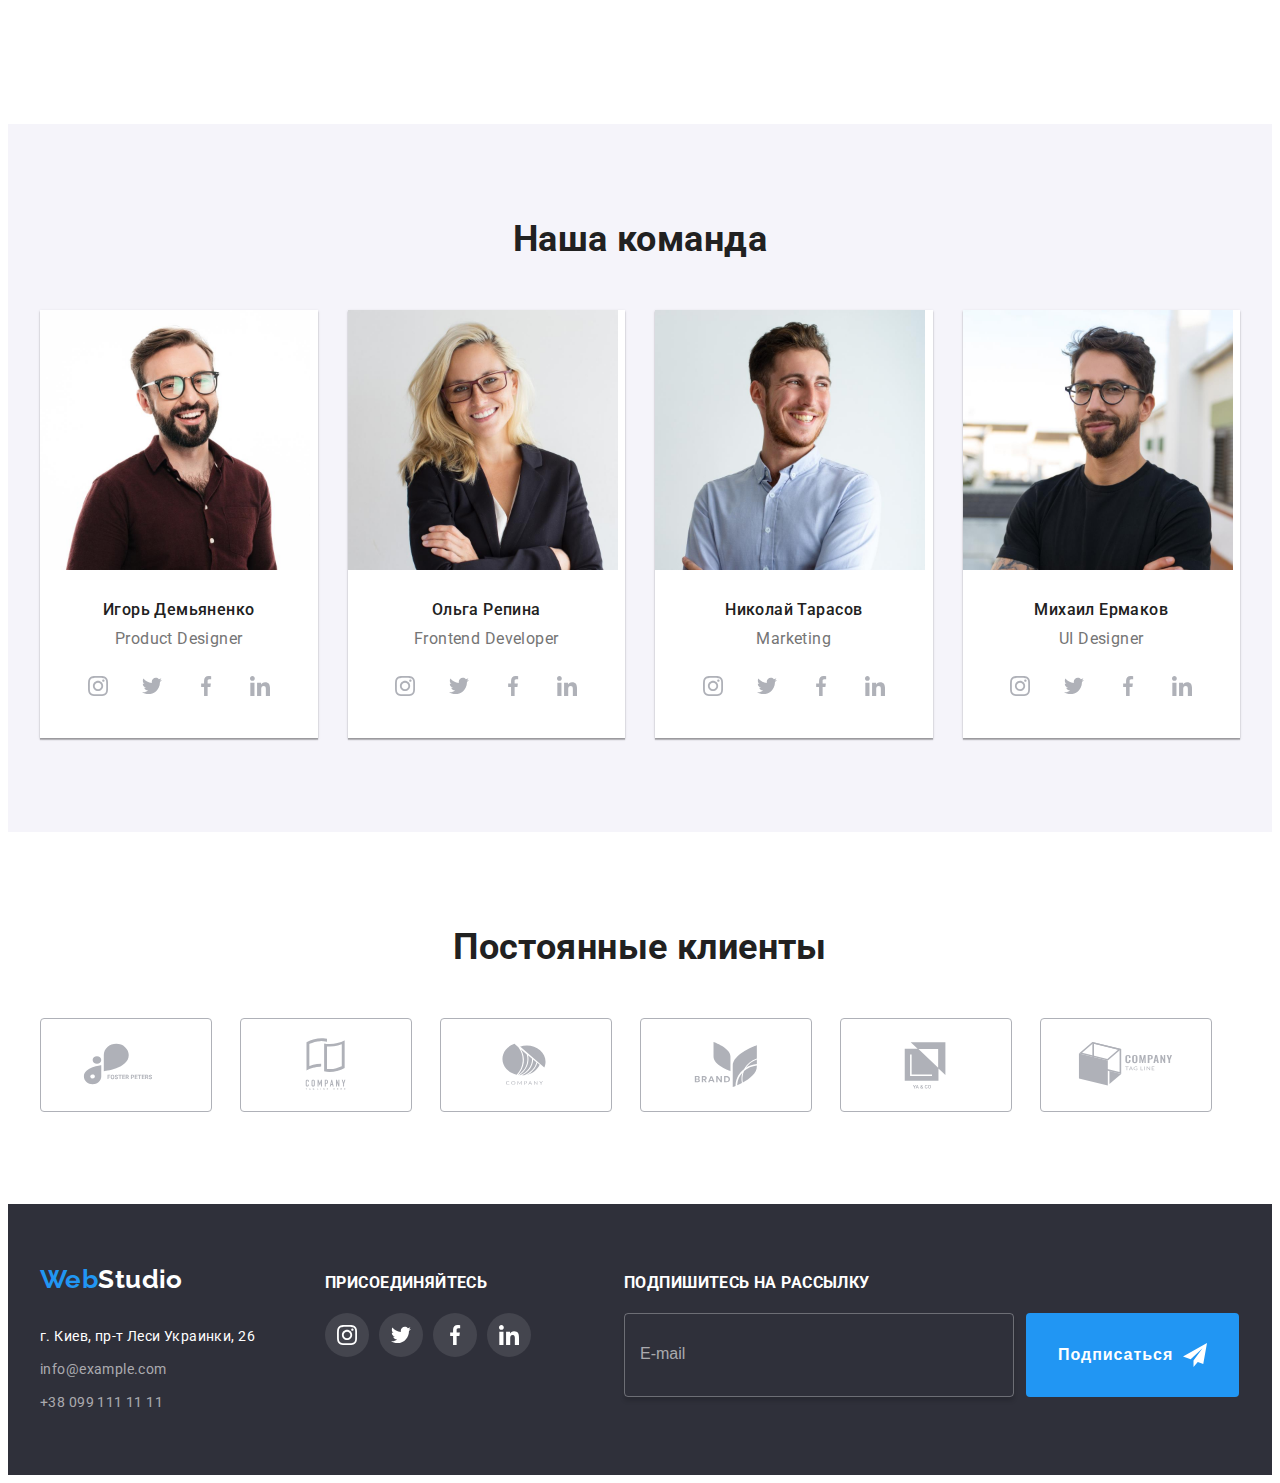
==== commit c04d49ed: "studio" ====
--- a/index.html
+++ b/index.html
@@ -27,33 +27,33 @@
     <header class="header">
       <div class="container header-container">
         <nav class="header-nav">
-          <a class="logo link header-logo" href="#" lang="en"
-            ><span class="part-logo">Web</span>Studio</a
+          <a class="header__logo logo link" href="#" lang="en"
+            ><span class="header__logo-part">Web</span>Studio</a
           >
-          <ul class="list menu-list">
-            <li class="menu-item">
-              <a class="menu link menu-link current" href="#">Студия</a>
-            </li>
-            <li class="menu-item">
-              <a class="menu link menu-link" href="./portfolio.html"
+          <ul class="header-nav__list list">
+            <li class="header-nav__item">
+              <a class="header-nav__link menu link current" href="#">Студия</a>
+            </li>
+            <li class="header-nav__item">
+              <a class="header-nav__link menu link" href="./portfolio.html"
                 >Портфолио</a
               >
             </li>
-            <li class="menu-item">
-              <a class="menu link menu-link" href="#">Контакты</a>
+            <li class="header-nav__item">
+              <a class="header-nav__link menu link" href="#">Контакты</a>
             </li>
           </ul>
         </nav>
         <ul class="contacts list">
-          <li class="contacts-item">
-            <a class="contacts-link link" href="mailto:info@devstudio.com">
-              <svg class="contacts-icon" width="16" height="12">
+          <li class="contacts__item">
+            <a class="contacts__link link" href="mailto:info@devstudio.com">
+              <svg class="contacts__icon" width="16" height="12">
                 <use href="./images/icons.svg#icon-envelope"></use></svg>info@devstudio.com
             </a>
           </li>
-          <li class="contacts-item">
-            <a class="contacts-link link" href="tel.:+380961111111"
-              ><svg class="contacts-icon" width="10" height="16">
+          <li class="contacts__item">
+            <a class="contacts__link link" href="tel.:+380961111111"
+              ><svg class="contacts__icon" width="10" height="16">
                 <use href="./images/icons.svg#icon-smartphone"></use></svg>+38 096 111 11 11
             </a>
           </li>
@@ -63,9 +63,9 @@
 
     <main>
       <!-- hero section -->
-      <section class="hero-section">
-        <div class="container hero-container">
-          <h1 class="primary-title">Эффективные решения для вашего бизнеса</h1>
+      <section class="hero">
+        <div class="container hero__container">
+          <h1 class="hero__title">Эффективные решения для вашего бизнеса</h1>
           <button data-modal-open class="btn" type="button">
             Заказать услугу
           </button>
@@ -77,51 +77,51 @@
       <section class="section">
         <div class="container">
           <h2 class="benefits visually-hidden">Наши преимущества</h2>
-          <ul class="benefits-list list">
-            <li class="benefits-item">
-              <div class="benefits-icon-settings">
+          <ul class="benefits__list list">
+            <li class="benefits__item">
+              <div class="benefits__icon">
                 <svg width="70" height="70">
                   <use href="./images/icons.svg#icon-antenna"></use>
                 </svg>
               </div>
-              <h3 class="benefits-title">Внимание к деталям</h3>
-              <p class="benefits-text">
+              <h3 class="benefits__title">Внимание к деталям</h3>
+              <p class="benefits__text">
                 Идейные соображения, а также начало повседневной работы по
                 формированию позиции.
               </p>
             </li>
-            <li class="benefits-item">
-              <div class="benefits-icon-settings">
+            <li class="benefits__item">
+              <div class="benefits__icon">
                 <svg width="70" height="70">
                   <use href="./images/icons.svg#icon-clock"></use>
                 </svg>
               </div>
-              <h3 class="benefits-title">Пунктуальность</h3>
-              <p class="benefits-text">
+              <h3 class="benefits__title">Пунктуальность</h3>
+              <p class="benefits__text">
                 Задача организации, в особенности же рамки и место обучения
                 кадров влечет за собой.
               </p>
             </li>
-            <li class="benefits-item">
-              <div class="benefits-icon-settings">
+            <li class="benefits__item">
+              <div class="benefits__icon">
                 <svg width="70" height="70">
                   <use href="./images/icons.svg#icon-diagram"></use>
                 </svg>
               </div>
-              <h3 class="benefits-title">Планирование</h3>
-              <p class="benefits-text">
+              <h3 class="benefits__title">Планирование</h3>
+              <p class="benefits__text">
                 Равным образом консультация с широким активом в значительной
                 степени обуславливает.
               </p>
             </li>
-            <li class="benefits-item">
-              <div class="benefits-icon-settings">
+            <li class="benefits__item">
+              <div class="benefits__icon">
                 <svg width="70" height="70">
                   <use href="./images/icons.svg#icon-astronaut"></use>
                 </svg>
               </div>
-              <h3 class="benefits-title">Современные технологии</h3>
-              <p class="benefits-text">
+              <h3 class="benefits__title">Современные технологии</h3>
+              <p class="benefits__text">
                 Значимость этих проблем настолько очевидна, что реализация
                 плановых заданий.
               </p>
@@ -132,41 +132,41 @@
 
       <!-- What we do-->
 
-      <section class="section work-section">
+      <section class="works section">
         <div class="container">
-          <h2 class="work-title">Чем мы занимаемся</h2>
-          <ul class="works-list works list">
-            <li class="works-item">
-              <div class="works-card">
+          <h2 class="studio-header">Чем мы занимаемся</h2>
+          <ul class="works__list works list">
+            <li class="works__item">
+              <div class="works__card">
                 <img
                   src="./images/write.jpg"
                   alt="Человек пишет код"
                   width="370"
                   height="294"
                 />
-                <h3 class="works-list-title">Десктопные приложения</h3>
-              </div>
-            </li>
-            <li class="works-item">
-              <div class="works-card">
+                <h3 class="works__list-title">Десктопные приложения</h3>
+              </div>
+            </li>
+            <li class="works__item">
+              <div class="works__card">
                 <img
                   src="./images/phone.jpg"
                   alt="Человек тестирует приложение"
                   width="370"
                   height="294"
                 />
-                <h3 class="works-list-title">Мобильные приложения</h3>
-              </div>
-            </li>
-            <li class="works-item">
-              <div class="works-card">
+                <h3 class="works__list-title">Мобильные приложения</h3>
+              </div>
+            </li>
+            <li class="works__item">
+              <div class="works__card">
                 <img
                   src="./images/laptop.jpg"
                   alt="Человек смотрит готовый продукт"
                   width="370"
                   height="294"
                 />
-                <h3 class="works-list-title">Дизайнерские решения</h3>
+                <h3 class="works__list-title">Дизайнерские решения</h3>
               </div>
             </li>
           </ul>
@@ -175,45 +175,45 @@
 
       <!-- Our team -->
 
-      <section class="section team-section">
+      <section class="team section">
         <div class="container">
-          <h2 class="work-title">Наша команда</h2>
-          <ul class="team-list list">
-            <li class="team-item">
+          <h2 class="studio-header">Наша команда</h2>
+          <ul class="team__list list">
+            <li class="team__item">
               <img
                 src="./images/ihor.jpg"
                 alt="Игорь Демьяненко"
                 width="270"
                 height="260"
               />
-              <div class="team-item-description">
-                <h3 class="team-title">Игорь Демьяненко</h3>
-                <p class="team-text" lang="en">Product Designer</p>
-                <ul class="team-socials list socials-list">
-                  <li class="social-item">
-                    <a href="" class="social-link">
-                      <svg class="social-icon" width="20" height="20">
+              <div class="team__item-description">
+                <h3 class="team__title">Игорь Демьяненко</h3>
+                <p class="team__text" lang="en">Product Designer</p>
+                <ul class="team__socials list socials__list">
+                  <li class="social__item">
+                    <a href="" class="social__link">
+                      <svg class="social__icon" width="20" height="20">
                         <use href="./images/icons.svg#icon-instagram"></use>
                       </svg>
                     </a>
                   </li>
-                  <li class="social-item">
-                    <a href="" class="social-link">
-                      <svg class="social-icon" width="20" height="20">
+                  <li class="social__item">
+                    <a href="" class="social__link">
+                      <svg class="social__icon" width="20" height="20">
                         <use href="./images/icons.svg#icon-twitter"></use>
                       </svg>
                     </a>
                   </li>
-                  <li class="social-item">
-                    <a href="" class="social-link">
-                      <svg class="social-icon" width="20" height="20">
+                  <li class="social__item">
+                    <a href="" class="social__link">
+                      <svg class="social__icon" width="20" height="20">
                         <use href="./images/icons.svg#icon-facebook"></use>
                       </svg>
                     </a>
                   </li>
-                  <li class="social-item">
-                    <a href="" class="social-link">
-                      <svg class="social-icon" width="20" height="20">
+                  <li class="social__item">
+                    <a href="" class="social__link">
+                      <svg class="social__icon" width="20" height="20">
                         <use href="./images/icons.svg#icon-linkedin"></use>
                       </svg>
                     </a>
@@ -221,41 +221,41 @@
                 </ul>
               </div>
             </li>
-            <li class="team-item">
+            <li class="team__item">
               <img
                 src="./images/olha.jpg"
                 alt="Ольга Репина"
                 width="270"
                 height="260"
               />
-              <div class="team-item-description">
-                <h3 class="team-title">Ольга Репина</h3>
-                <p class="team-text" lang="en">Frontend Developer</p>
-                <ul class="team-socials list socials-list">
-                  <li class="social-item">
-                    <a href="" class="social-link">
-                      <svg class="social-icon" width="20" height="20">
+              <div class="team__item-description">
+                <h3 class="team__title">Ольга Репина</h3>
+                <p class="team__text" lang="en">Frontend Developer</p>
+                <ul class="team__socials list socials__list social">
+                  <li class="social__item">
+                    <a href="" class="social__link">
+                      <svg class="social__icon" width="20" height="20">
                         <use href="./images/icons.svg#icon-instagram"></use>
                       </svg>
                     </a>
                   </li>
-                  <li class="social-item">
-                    <a href="" class="social-link">
-                      <svg class="social-icon" width="20" height="20">
+                  <li class="social__item">
+                    <a href="" class="social__link">
+                      <svg class="social__icon" width="20" height="20">
                         <use href="./images/icons.svg#icon-twitter"></use>
                       </svg>
                     </a>
                   </li>
-                  <li class="social-item">
-                    <a href="" class="social-link">
-                      <svg class="social-icon" width="20" height="20">
+                  <li class="social__item">
+                    <a href="" class="social__link">
+                      <svg class="social__icon" width="20" height="20">
                         <use href="./images/icons.svg#icon-facebook"></use>
                       </svg>
                     </a>
                   </li>
-                  <li class="social-item">
-                    <a href="" class="social-link">
-                      <svg class="social-icon" width="20" height="20">
+                  <li class="social__item">
+                    <a href="" class="social__link">
+                      <svg class="social__icon" width="20" height="20">
                         <use href="./images/icons.svg#icon-linkedin"></use>
                       </svg>
                     </a>
@@ -263,41 +263,41 @@
                 </ul>
               </div>
             </li>
-            <li class="team-item">
+            <li class="team__item">
               <img
                 src="./images/nikolay.jpg"
                 alt="Николай Тарасов"
                 width="270"
                 height="260"
               />
-              <div class="team-item-description">
-                <h3 class="team-title">Николай Тарасов</h3>
-                <p class="team-text" lang="en">Marketing</p>
-                <ul class="team-socials list socials-list">
-                  <li class="social-item">
-                    <a href="" class="social-link">
-                      <svg class="social-icon" width="20" height="20">
+              <div class="team__item-description">
+                <h3 class="team__title">Николай Тарасов</h3>
+                <p class="team__text" lang="en">Marketing</p>
+                <ul class="team__socials list socials__list">
+                  <li class="social__item">
+                    <a href="" class="social__link">
+                      <svg class="social__icon" width="20" height="20">
                         <use href="./images/icons.svg#icon-instagram"></use>
                       </svg>
                     </a>
                   </li>
-                  <li class="social-item">
-                    <a href="" class="social-link">
-                      <svg class="social-icon" width="20" height="20">
+                  <li class="social__item">
+                    <a href="" class="social__link">
+                      <svg class="social__icon" width="20" height="20">
                         <use href="./images/icons.svg#icon-twitter"></use>
                       </svg>
                     </a>
                   </li>
-                  <li class="social-item">
-                    <a href="" class="social-link">
-                      <svg class="social-icon" width="20" height="20">
+                  <li class="social__item">
+                    <a href="" class="social__link">
+                      <svg class="social__icon" width="20" height="20">
                         <use href="./images/icons.svg#icon-facebook"></use>
                       </svg>
                     </a>
                   </li>
-                  <li class="social-item">
-                    <a href="" class="social-link">
-                      <svg class="social-icon" width="20" height="20">
+                  <li class="social__item">
+                    <a href="" class="social__link">
+                      <svg class="social__icon" width="20" height="20">
                         <use href="./images/icons.svg#icon-linkedin"></use>
                       </svg>
                     </a>
@@ -305,41 +305,41 @@
                 </ul>
               </div>
             </li>
-            <li class="team-item">
+            <li class="team__item">
               <img
                 src="./images/mikhail.jpg"
                 alt="Михаил Ермаков"
                 width="270"
                 height="260"
               />
-              <div class="team-item-description">
-                <h3 class="team-title">Михаил Ермаков</h3>
-                <p class="team-text" lang="en">UI Designer</p>
-                <ul class="team-socials list socials-list">
-                  <li class="social-item">
-                    <a href="" class="social-link">
-                      <svg class="social-icon" width="20" height="20">
+              <div class="team__item-description">
+                <h3 class="team__title">Михаил Ермаков</h3>
+                <p class="team__text" lang="en">UI Designer</p>
+                <ul class="team__socials list socials__list">
+                  <li class="social__item">
+                    <a href="" class="social__link">
+                      <svg class="social__icon" width="20" height="20">
                         <use href="./images/icons.svg#icon-instagram"></use>
                       </svg>
                     </a>
                   </li>
-                  <li class="social-item">
-                    <a href="" class="social-link">
-                      <svg class="social-icon" width="20" height="20">
+                  <li class="social__item">
+                    <a href="" class="social__link">
+                      <svg class="social__icon" width="20" height="20">
                         <use href="./images/icons.svg#icon-twitter"></use>
                       </svg>
                     </a>
                   </li>
-                  <li class="social-item">
-                    <a href="" class="social-link">
-                      <svg class="social-icon" width="20" height="20">
+                  <li class="social__item">
+                    <a href="" class="social__link">
+                      <svg class="social__icon" width="20" height="20">
                         <use href="./images/icons.svg#icon-facebook"></use>
                       </svg>
                     </a>
                   </li>
-                  <li class="social-item">
-                    <a href="" class="social-link">
-                      <svg class="social-icon" width="20" height="20">
+                  <li class="social__item">
+                    <a href="" class="social__link">
+                      <svg class="social__icon" width="20" height="20">
                         <use href="./images/icons.svg#icon-linkedin"></use>
                       </svg>
                     </a>
@@ -355,46 +355,46 @@
 
       <section class="section">
         <div class="container">
-          <h2 class="work-title">Постоянные клиенты</h2>
-          <ul class="clients-logo list clients-list">
-            <li class="clients-item">
-              <a href="" class="clients-link">
-                <svg class="clients-icon" width="106" height="60">
+          <h2 class="clients studio-header">Постоянные клиенты</h2>
+          <ul class="clients__list list clients__logo">
+            <li class="clients__item">
+              <a href="" class="clients__link">
+                <svg class="clients__icon" width="106" height="60">
                   <use href="./images/icons.svg#icon-logo_1"></use>
                 </svg>
               </a>
             </li>
-            <li class="clients-item">
-              <a href="" class="clients-link">
-                <svg class="clients-icon" width="106" height="60">
+            <li class="clients__item">
+              <a href="" class="clients__link">
+                <svg class="clients__icon" width="106" height="60">
                   <use href="./images/icons.svg#icon-logo_2"></use>
                 </svg>
               </a>
             </li>
-            <li class="clients-item">
-              <a href="" class="clients-link">
-                <svg class="clients-icon" width="106" height="60">
+            <li class="clients__item">
+              <a href="" class="clients__link">
+                <svg class="clients__icon" width="106" height="60">
                   <use href="./images/icons.svg#icon-logo_3"></use>
                 </svg>
               </a>
             </li>
-            <li class="clients-item">
-              <a href="" class="clients-link">
-                <svg class="clients-icon" width="106" height="60">
+            <li class="clients__item">
+              <a href="" class="clients__link">
+                <svg class="clients__icon" width="106" height="60">
                   <use href="./images/icons.svg#icon-logo_4"></use>
                 </svg>
               </a>
             </li>
-            <li class="clients-item">
-              <a href="" class="clients-link">
-                <svg class="clients-icon" width="106" height="60">
+            <li class="clients__item">
+              <a href="" class="clients__link">
+                <svg class="clients__icon" width="106" height="60">
                   <use href="./images/icons.svg#icon-logo_5"></use>
                 </svg>
               </a>
             </li>
-            <li class="clients-item">
-              <a href="" class="clients-link">
-                <svg class="clients-icon" width="106" height="60">
+            <li class="clients__item">
+              <a href="" class="clients__link">
+                <svg class="clients__icon" width="106" height="60">
                   <use href="./images/icons.svg#icon-logo_6"></use>
                 </svg>
               </a>
@@ -407,32 +407,32 @@
     <!--footer-->
 
     <footer class="footer">
-      <div class="container footer-container">
-        <div class="footer-address-container">
+      <div class="footer__container container">
+        <div class="footer__container-address">
           <a class="logo link" href="#" lang="en"
-            ><span class="footer-logo part-logo">Web</span
-            ><span class="footer-logo footer-part-logo">Studio</span></a
+            ><span class="footer__logo header__logo-part">Web</span
+            ><span class="footer__logo footer__logo-part">Studio</span></a
           >
-          <address class="footer-address">
-            <ul class="footer-list list">
-              <li class="footer-item">
+          <address class="footer__address">
+            <ul class="footer__list list">
+              <li class="footer__item">
                 <a
-                  class="footer text-address link"
+                  class="footer__address-text link"
                   href="https://goo.gl/maps/4cXXEEwMCraJ7tto8"
                   target="_blank"
                   rel="noopener noreferrer"
                   >г. Киев, пр-т Леси Украинки, 26</a
                 >
               </li>
-              <li class="footer-item">
+              <li class="footer__item">
                 <a
-                  class="footer footer-contacts link"
+                  class="footer__contacts link"
                   href="mailto:info@devstudio.com"
                   >info@example.com</a
                 >
               </li>
-              <li class="footer-item">
-                <a class="footer footer-contacts link" href="tel.:+380961111111"
+              <li class="footer__item">
+                <a class="footer__contacts link" href="tel.:+380961111111"
                   >+38 099 111 11 11</a
                 >
               </li>
@@ -443,32 +443,32 @@
         <!-- footer-socials -->
 
         <div class="footer-socials">
-          <h3 class="footer-title">Присоединяйтесь</h3>
-          <ul class="list footer-socials-list">
-            <li class="social-item">
-              <a href="" class="footer-social-link">
-                <svg class="footer-social-icon" width="20" height="20">
+          <h3 class="footer__title">Присоединяйтесь</h3>
+          <ul class="list footer-socials__list">
+            <li class="social__item">
+              <a href="" class="footer-social__link">
+                <svg class="footer-social__icon" width="20" height="20">
                   <use href="./images/icons.svg#icon-instagram"></use>
                 </svg>
               </a>
             </li>
-            <li class="social-item">
-              <a href="" class="footer-social-link">
-                <svg class="footer-social-icon" width="20" height="20">
+            <li class="social__item">
+              <a href="" class="footer-social__link">
+                <svg class="footer-social__icon" width="20" height="20">
                   <use href="./images/icons.svg#icon-twitter"></use>
                 </svg>
               </a>
             </li>
-            <li class="social-item">
-              <a href="" class="footer-social-link">
-                <svg class="footer-social-icon" width="20" height="20">
+            <li class="social__item">
+              <a href="" class="footer-social__link">
+                <svg class="footer-social__icon" width="20" height="20">
                   <use href="./images/icons.svg#icon-facebook"></use>
                 </svg>
               </a>
             </li>
-            <li class="social-item">
-              <a href="" class="footer-social-link">
-                <svg class="footer-social-icon" width="20" height="20">
+            <li class="social__item">
+              <a href="" class="footer-social__link">
+                <svg class="footer-social__icon" width="20" height="20">
                   <use href="./images/icons.svg#icon-linkedin"></use>
                 </svg>
               </a>
@@ -477,19 +477,19 @@
         </div>
 
         <form class="subscribe-form">
-          <h3 class="footer-title">Подпишитесь на рассылку</h3>
-          <div class="subsriotin-form-view">
-            <label class="subsribe-form-lebel">
+          <h3 class="footer__title">Подпишитесь на рассылку</h3>
+          <div class="subscription-form__view">
+            <label class="subsribe-form__lebel">
               <input
                 type="email"
-                class="subsribe-form-input"
+                class="subsribe-form__input"
                 placeholder="E-mail"
                 name="subscribtion"
               />
             </label>
-            <button class="btn subsribe-form-btn" type="submit">
+            <button class="btn subsribe-form__btn" type="submit">
               Подписаться
-              <svg class="subsribe-form-icon">
+              <svg class="subsribe-form__icon">
                 <use href="./images/icons.svg#icon-icon_send"></use>
               </svg>
             </button>
@@ -500,13 +500,13 @@
 
     <div class="backdrop is-hidden" data-modal>
       <div class="modal">
-        <button data-modal-close class="close-modal-button">
-          <svg class="close-modal-icon" width="18" height="18">
+        <button data-modal-close class="modal__button-close">
+          <svg class="modal__icon-close" width="18" height="18">
             <use href="./images/icons.svg#icon-close_button"></use>
           </svg>
         </button>
 
-        <form action="#" class="modal-form">
+        <form action="#" class="modal__form">
           <p class="modal-form-title">
             Оставьте свои данные, мы вам перезвоним
           </p>
--- a/css/styles.css
+++ b/css/styles.css
@@ -90,7 +90,7 @@
   display: flex;
   align-items: center;
 }
-.part-logo {
+.header__logo-part {
   font-family: Raleway;
   font-weight: 700;
   font-size: 26px;
@@ -104,16 +104,16 @@
   line-height: 1.19;
   color: var(--header-color);
 }
-.header-logo {
+.header__logo {
   margin-right: 90px;
 }
-.menu-item:not(:last-child) {
+.header-nav__item:not(:last-child) {
   margin-right: 50px;
 }
-.menu-list {
-  display: flex;
-}
-.menu-link {
+.header-nav__list {
+  display: flex;
+}
+.header-nav__link {
   position: relative;
   display: block;
   padding-top: 32px;
@@ -124,8 +124,8 @@
   color: var(--header-color);
   transition: color 250ms var(--timing-function);
 }
-.menu-link:hover,
-.menu-link:focus {
+.header-nav__link:hover,
+.header-nav__link:focus {
   color: var(--accent-color);
 }
 
@@ -135,11 +135,11 @@
   align-items: center;
   text-decoration: none;
 }
-.contacts-item:not(:last-child) {
+.contacts__item:not(:last-child) {
   margin-right: 50px;
 }
 
-.contacts-link {
+.contacts__link {
   display: flex;
   align-items: center;
   padding-top: 32px;
@@ -150,16 +150,16 @@
   color: var(--second-text-color);
   transition: color 250ms var(--timing-function);
 }
-.contacts-link:hover,
-.contacts-link:focus {
+.contacts__link:hover,
+.contacts__link:focus {
   color: var(--accent-color);
 }
-.contacts-icon {
+.contacts__icon {
   fill: currentColor;
   margin-right: 10px;
   justify-content: center;
 }
-.hero-section {
+.hero {
   background-color: #2f303a;
   padding-top: 200px;
   padding-bottom: 200px;
@@ -175,10 +175,10 @@
   background-size: cover;
   background-position: center;
 }
-.hero-container {
+.hero__container {
   text-align: center;
 }
-.primary-title {
+.hero__title {
   margin: auto;
   width: 696px;
   font-weight: 900;
@@ -215,7 +215,14 @@
   padding-top: 94px;
   padding-bottom: 94px;
 }
-.benefits-icon-settings {
+
+.benefits__list {
+  display: flex;
+}
+.benefits__item {
+  width: 270px;
+}
+.benefits__icon {
   width: 270px;
   height: 120px;
   display: flex;
@@ -228,24 +235,19 @@
   transition: fill 250ms var(--timing-function),
     border-color 250ms var(--timing-function);
 }
-.benefits-icon-settings:not(:last-child) {
+.benefits__icon:not(:last-child) {
   margin-right: 30px;
 }
-.benefits-icon-settings:hover,
-.benefits-icon-settings:focus {
+.benefits__icon:hover,
+.benefits__icon:focus {
   fill: var(--accent-color);
   border-color: var(--accent-color);
 }
-.benefits-list {
-  display: flex;
-}
-.benefits-item:not(:last-child) {
+
+.benefits__item:not(:last-child) {
   margin-right: 30px;
 }
-.benefits-item {
-  width: 270px;
-}
-.benefits-title {
+.benefits__title {
   margin-bottom: 20px;
   font-weight: 700;
   line-height: 1.14;
@@ -253,24 +255,15 @@
   text-transform: uppercase;
   color: var(--primary-title-color);
 }
-.benefits-text {
+.benefits__text {
   line-height: 1.71;
   color: var(--second-text-color);
 }
-.work-section {
+.works {
   padding-top: 0px;
   padding-bottom: 94px;
 }
-.works-list {
-  display: flex;
-  flex-wrap: wrap;
-  margin-left: -30px;
-}
-.works-item {
-  flex-basis: calc((100% - 3 * 30px) / 3);
-  margin-left: 30px;
-}
-.work-title {
+.studio-header {
   margin-bottom: 50px;
   font-weight: 700;
   font-size: 36px;
@@ -278,13 +271,23 @@
   text-align: center;
   color: var(--primary-title-color);
 }
-.works-card {
+.works__list {
+  display: flex;
+  flex-wrap: wrap;
+  margin-left: -30px;
+}
+.works__item {
+  flex-basis: calc((100% - 3 * 30px) / 3);
+  margin-left: 30px;
+}
+
+.works__card {
   position: relative;
   content: "";
   background-color: rgba(47, 48, 58, 0.8);
   display: block;
 }
-.works-list-title {
+.works__list-title {
   padding-top: 27px;
   padding-bottom: 27px;
   width: 100%;
@@ -298,15 +301,15 @@
   position: absolute;
   top: 224px;
 }
-.team-section {
+.team {
   background-color: var(--portfolio-btn-color);
 }
-.team-list {
+.team__list {
   display: flex;
   flex-wrap: wrap;
   margin-left: -30px;
 }
-.team-item {
+.team__item {
   flex-basis: calc((100% - 4 * 30px) / 4);
   margin-left: 30px;
   background-color: var(--third-text-color);
@@ -314,11 +317,11 @@
     0px 1px 3px rgba(0, 0, 0, 0.12);
 }
 
-.team-item-description {
+.team__item-description {
   padding-top: 30px;
   padding-bottom: 30px;
 }
-.team-title {
+.team__title {
   text-align: center;
   margin-bottom: 10px;
   font-weight: 500;
@@ -326,7 +329,7 @@
   line-height: 1.19;
   color: var(--header-color);
 }
-.team-text {
+.team__text {
   text-align: center;
   font-size: 16px;
   line-height: 1.19;
@@ -334,28 +337,28 @@
   margin-bottom: 16px;
 }
 
-.social-item {
+.social__item {
   width: 44px;
   height: 44px;
   margin-right: 10px;
 }
 
-.social-item:last-child {
+.social__item:last-child {
   margin-right: 0;
 }
-.socials-list {
-  display: flex;
-  justify-content: center;
-}
-.social-icon {
+.socials__list {
+  display: flex;
+  justify-content: center;
+}
+.social__icon {
   fill: #afb1b8;
   transition: fill 250ms var(--timing-function);
 }
-.social-link:hover .social-icon,
-.social-link:focus .social-icon {
+.social__link:hover .social__icon,
+.social__link:focus .social__icon {
   fill: var(--third-text-color);
 }
-.social-link {
+.social__link {
   width: 100%;
   height: 100%;
   border-radius: 50%;
@@ -364,30 +367,24 @@
   justify-content: center;
   transition: background-color 250ms var(--timing-function);
 }
-.social-link:hover,
-.social-link:focus {
+.social__link:hover,
+.social__link:focus {
   background-color: var(--accent-color);
 }
 
 /* clients  */
-
-.clients-item {
+.clients__list {
+  display: flex;
+}
+.clients__item {
   width: 170px;
   height: 92px;
   margin-right: 30px;
 }
-.clients-item:last-child {
+.clients__item:last-child {
   margin-right: 0;
 }
-.clients-list {
-  display: flex;
-}
-.clients-icon {
-  fill: #afb1b8;
-  transition: fill 250ms var(--timing-function);
-}
-
-.clients-link {
+.clients__link {
   border-radius: 4px;
   border: 1px solid #afb1b8;
   width: 100%;
@@ -397,50 +394,62 @@
   justify-content: center;
   transition: border-color 250ms var(--timing-function);
 }
-.clients-link:hover,
-.clients-link:focus {
+.clients__link:hover,
+.clients__link:focus {
   border-color: var(--accent-color);
 }
-.clients-link:hover .clients-icon,
-.clients-link:focus .clients-icon {
+.clients__link:hover .clients__icon,
+.clients__link:focus .clients__icon {
   fill: var(--accent-color);
 }
+.clients__icon {
+  fill: #afb1b8;
+  transition: fill 250ms var(--timing-function);
+}
+
 .footer {
   background-color: #2f303a;
   padding-top: 60px;
   padding-bottom: 60px;
 }
-.footer-address-container {
+.footer__container {
+  align-items: baseline;
+  display: flex;
+}
+.footer__container-address {
   margin-right: 70px;
 }
-.footer-item:not(:last-child) {
-  margin-bottom: 9px;
-}
-
-.footer-logo {
+.footer__logo {
   margin-right: 0px;
 }
-.footer-part-logo {
+.footer__logo-part {
   font-family: Raleway;
   font-weight: 700;
   font-size: 26px;
   line-height: 1.19;
   color: var(--third-text-color);
 }
-
-.footer-address {
+.footer__address {
   margin-top: 30px;
   font-style: normal;
 }
-
-.text-address {
+.footer__item:not(:last-child) {
+  margin-bottom: 9px;
+}
+
+
+.footer__address-text {
   line-height: 1.71;
   color: var(--third-text-color);
   padding-top: 0px;
   padding-bottom: 0px;
   transition: color 250ms var(--timing-function);
 }
-.footer-contacts {
+.footer__address-text:hover,
+.footer__address-text:focus {
+  color: var(--address-hover-color);
+}
+.footer__contacts {
   line-height: 1.71;
   color: rgba(255, 255, 255, 0.6);
   padding-top: 0px;
@@ -448,34 +457,27 @@
   transition: color 250ms var(--timing-function);
 }
 
-.text-address:hover,
-.text-address:focus {
+.footer__contacts:hover,
+.footer__contacts:focus {
   color: var(--address-hover-color);
 }
-.footer-contacts:hover,
-.footer-contacts:focus {
-  color: var(--address-hover-color);
-}
-.footer-title {
+.footer__title {
   margin-bottom: 20px;
   font-weight: 700;
   line-height: 1.14;
   text-transform: uppercase;
   color: var(--third-text-color);
 }
-.footer-container {
-  align-items: baseline;
-  display: flex;
-}
+
 .footer-socials {
   margin-right: 93px;
 }
-.footer-socials-list {
-  display: flex;
-  justify-content: center;
-}
-
-.footer-social-link {
+.footer-socials__list {
+  display: flex;
+  justify-content: center;
+}
+
+.footer-social__link {
   width: 100%;
   height: 100%;
   border-radius: 50%;
@@ -485,20 +487,23 @@
   background-color: rgba(255, 255, 255, 0.1);
   transition: background-color 250ms var(--timing-function);
 }
-.footer-social-link:hover,
-.footer-social-link:focus {
+.footer-social__link:hover,
+.footer-social__link:focus {
   background-color: var(--accent-color);
 }
 
-.footer-social-icon {
+.footer-social__icon {
   fill: var(--third-text-color);
 }
 
-.subsriotin-form-view {
+.subscription-form__view {
   display: flex;
   flex: wrap;
 }
-.subsribe-form-input {
+.subsribe-form__lebel:focus-within .subsribe-form__input {
+  border-color: var(--accent-color);
+}
+.subsribe-form__input {
   width: 358px;
   height: 50px;
   padding: 16px 15px;
@@ -509,27 +514,25 @@
   border-radius: 4px;
   transition: border-color 250ms var(--timing-function);
 }
-.subsribe-form-lebel:focus-within .subsribe-form-input {
-  border-color: var(--accent-color);
-}
-.subsribe-form-input::placeholder {
+
+.subsribe-form__input::placeholder {
   font-size: 16px;
   line-height: 1.25;
   color: rgba(255, 255, 255, 0.6);
 }
 
-.subsribe-form-input:focus {
+.subsribe-form__input:focus {
   outline: none;
   border-color: var(--accent-color);
 }
 
-.subsribe-form-btn {
+.subsribe-form__btn {
   margin-top: 0px;
   margin-left: 12px;
   display: flex;
 }
 
-.subsribe-form-icon {
+.subsribe-form__icon {
   margin-left: 10px;
   width: 24px;
   height: 24px;
@@ -785,7 +788,7 @@
   margin-top: 0;
   align-self: center;
 }
-.close-modal-button {
+.modal__button-close {
   display: flex;
   align-items: center;
   justify-content: center;
@@ -800,12 +803,12 @@
   border-color: rgba(131, 121, 121, 0.1);
   border-radius: 50%;
 }
-
-.close-modal-icon {
+.modal__button-close:hover .modal__icon-close,
+.modal__button-close:focus .modal__icon-close {
+  fill: var(--accent-color);
+}
+
+.modal__icon-close {
   fill: #000000;
   transition: fill 250ms var(--timing-function);
 }
-.close-modal-button:hover .close-modal-icon,
-.close-modal-button:focus .close-modal-icon {
-  fill: var(--accent-color);
-}
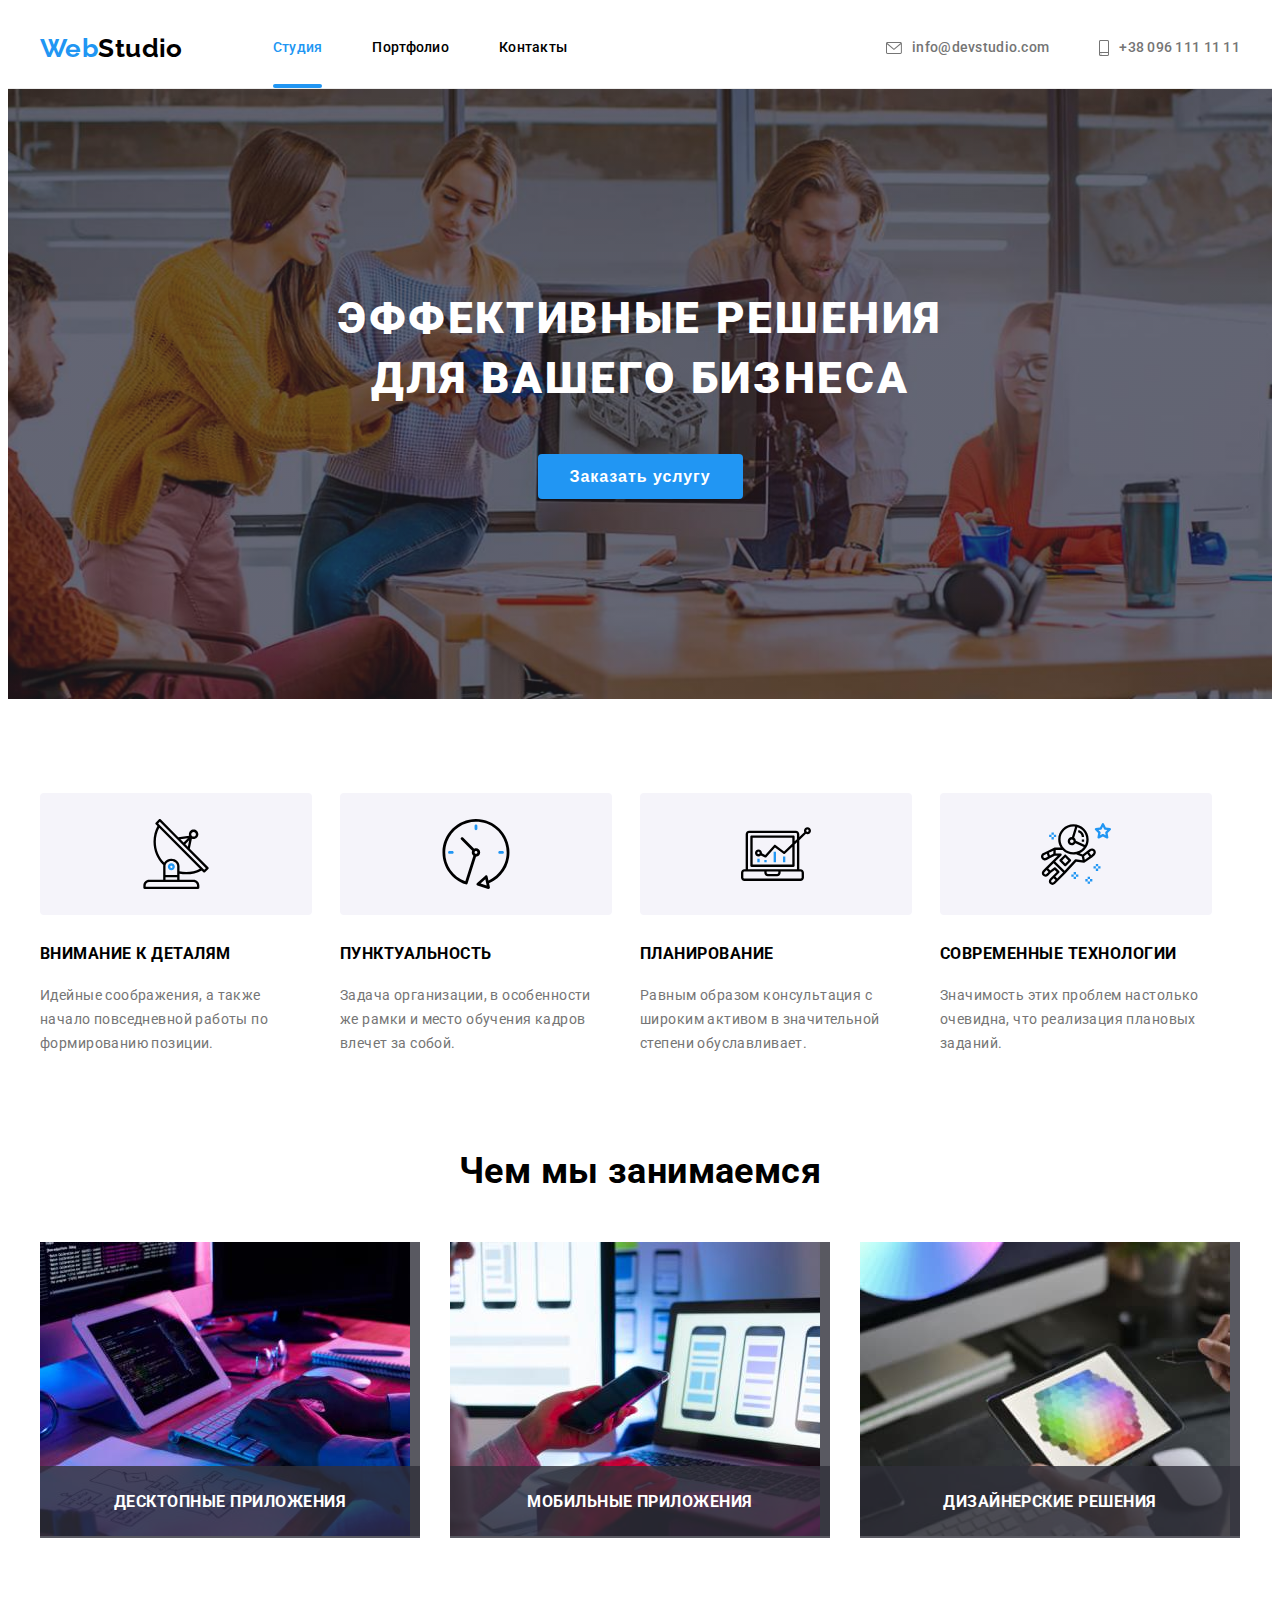
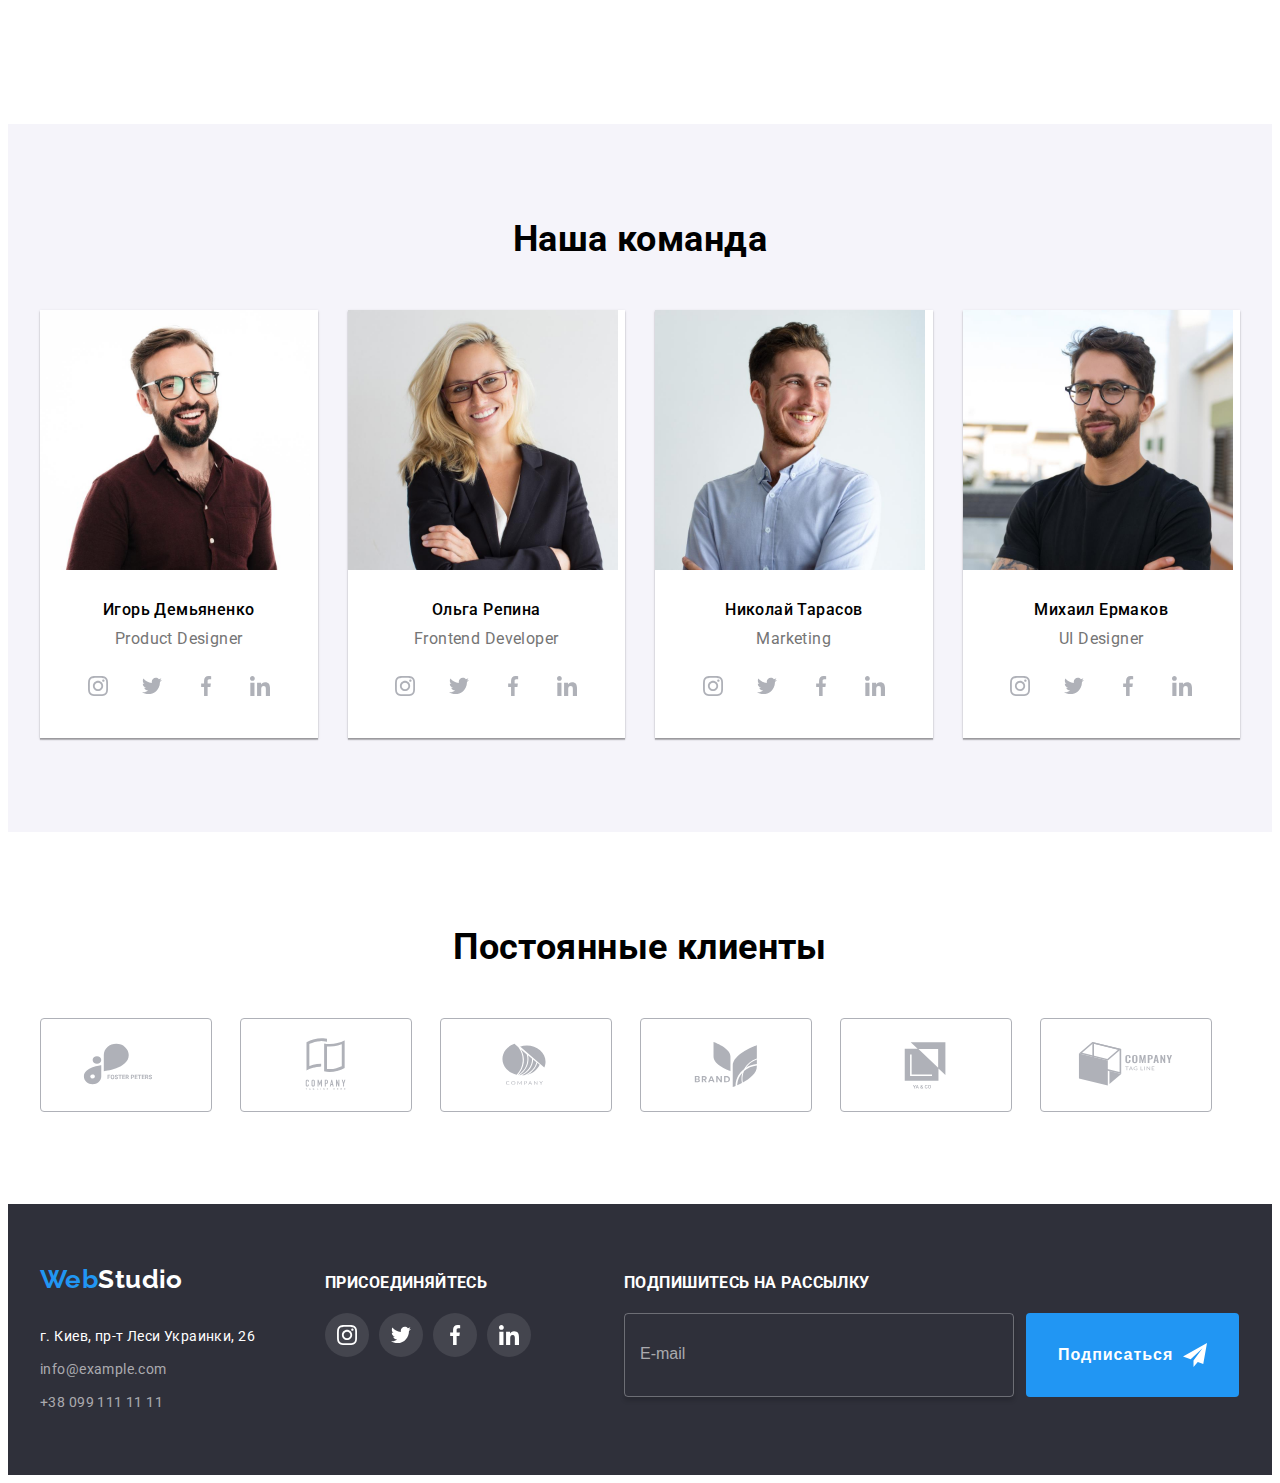
==== commit 319ae3a1: "hw" ====
--- a/index.html
+++ b/index.html
@@ -20,7 +20,7 @@
       crossorigin="anonymous"
       referrerpolicy="no-referrer"
     />
-    <link rel="stylesheet" href="./css/styles.css" />
+    <link rel="stylesheet" href="./css/main.min.css" />
   </head>
   <body>
     <!-- header -->
@@ -189,7 +189,7 @@
               <div class="team__item-description">
                 <h3 class="team__title">Игорь Демьяненко</h3>
                 <p class="team__text" lang="en">Product Designer</p>
-                <ul class="team__socials list socials__list">
+                <ul class="social list">
                   <li class="social__item">
                     <a href="" class="social__link">
                       <svg class="social__icon" width="20" height="20">
@@ -231,7 +231,7 @@
               <div class="team__item-description">
                 <h3 class="team__title">Ольга Репина</h3>
                 <p class="team__text" lang="en">Frontend Developer</p>
-                <ul class="team__socials list socials__list social">
+                <ul class="social list">
                   <li class="social__item">
                     <a href="" class="social__link">
                       <svg class="social__icon" width="20" height="20">
@@ -273,7 +273,7 @@
               <div class="team__item-description">
                 <h3 class="team__title">Николай Тарасов</h3>
                 <p class="team__text" lang="en">Marketing</p>
-                <ul class="team__socials list socials__list">
+                <ul class="social list">
                   <li class="social__item">
                     <a href="" class="social__link">
                       <svg class="social__icon" width="20" height="20">
@@ -315,7 +315,7 @@
               <div class="team__item-description">
                 <h3 class="team__title">Михаил Ермаков</h3>
                 <p class="team__text" lang="en">UI Designer</p>
-                <ul class="team__socials list socials__list">
+                <ul class="social list">
                   <li class="social__item">
                     <a href="" class="social__link">
                       <svg class="social__icon" width="20" height="20">
@@ -442,9 +442,9 @@
 
         <!-- footer-socials -->
 
-        <div class="footer-socials">
+        <div class="footer-social">
           <h3 class="footer__title">Присоединяйтесь</h3>
-          <ul class="list footer-socials__list">
+          <ul class="list footer-social__list">
             <li class="social__item">
               <a href="" class="footer-social__link">
                 <svg class="footer-social__icon" width="20" height="20">
@@ -478,7 +478,7 @@
 
         <form class="subscribe-form">
           <h3 class="footer__title">Подпишитесь на рассылку</h3>
-          <div class="subscription-form__view">
+          <div class="form__position">
             <label class="subsribe-form__lebel">
               <input
                 type="email"
@@ -506,42 +506,42 @@
           </svg>
         </button>
 
-        <form action="#" class="modal__form">
-          <p class="modal-form-title">
+        <form action="#" class="modal-form">
+          <p class="modal-form__title">
             Оставьте свои данные, мы вам перезвоним
           </p>
 
-          <label class="modal-form-field"
+          <label class="modal-form__field"
             >Имя
-            <span class="modal-form-wrapper">
-              <input type="text" class="modal-form-input" name="user-name" />
-              <svg class="modal-form-icon">
+            <span class="modal-form__wrapper">
+              <input type="text" class="modal-form__input" name="user-name" />
+              <svg class="modal-form__icon">
                 <use href="./images/icons.svg#icon-person"></use>
               </svg>
             </span>
           </label>
-          <label class="modal-form-field"
+          <label class="modal-form__field"
             >Телефон
-            <span class="modal-form-wrapper">
-              <input type="tel" class="modal-form-input" name="user-tel" />
-              <svg class="modal-form-icon">
+            <span class="modal-form__wrapper">
+              <input type="tel" class="modal-form__input" name="user-tel" />
+              <svg class="modal-form__icon">
                 <use href="./images/icons.svg#icon-phone-modal"></use>
               </svg>
             </span>
           </label>
-          <label class="modal-form-field"
+          <label class="modal-form__field"
             >Почта
-            <span class="modal-form-wrapper">
-              <input type="email" class="modal-form-input" name="user-mail" />
-              <svg class="modal-form-icon">
+            <span class="modal-form__wrapper">
+              <input type="email" class="modal-form__input" name="user-mail" />
+              <svg class="modal-form__icon">
                 <use href="./images/icons.svg#icon-email-modal"></use>
               </svg>
             </span>
           </label>
-          <label class="modal-form-field"
+          <label class="modal-form__field"
             >Комментарии
             <textarea
-              class="modal-form-comment"
+              class="modal-form__comment"
               name="user-comment"
               placeholder="Введите текст"
             ></textarea>
@@ -550,11 +550,11 @@
             type="checkbox"
             name="agreement"
             id="policy"
-            class="modal-form-checkbox"
+            class="modal-form__checkbox"
           />
-          <label for="policy" class="modal-form-checkbox-lebel checkbox-text"
+          <label for="policy" class="policy__lebel policy__text"
             >Соглашаюсь с рассылкой и принимаю&nbsp;
-            <a href="" class="policy-link">Условия договора</a></label
+            <a href="" class="policy__link">Условия договора</a></label
           >
 
           <button class="btn send-btn" type="submit">Отправить</button>
--- a/css/main.min.css
+++ b/css/main.min.css
@@ -0,0 +1,2 @@
+:root{--second-text-color: #757575;--third-text-color: #ffffff;--accent-color: #2196f3;--portfolio-btn-color: #f5f4fa;--address-hover-color: #188ce8;--item-border: #eeeeee;--timing-function: cubic-bezier(0.4, 0, 0.2, 1)}.visually-hidden{position:absolute;white-space:nowrap;width:1px;height:1px;overflow:hidden;border:0;padding:0;clip:rect(0 0 0 0);clip-path:inset(50%);margin:-1px}body{font-family:"Roboto", sans-serif;font-size:14px;letter-spacing:0.03em}p,h1,h2,h3,h4,h5,h6{margin:0}ul{margin:0;padding:0}img{display:block;max-width:100%;height:auto;background-color:#000000}.list{list-style:none}.link{text-decoration:none}.link.current{color:var(--accent-color)}.link.current::after{content:"";position:absolute;left:0;bottom:0;display:block;width:100%;height:4px;background-color:var(--accent-color);border-radius:2px}.container{width:1200px;padding-left:15px;padding-right:15px;margin:0 auto}.section{padding-top:94px;padding-bottom:94px}.logo{font-family:Raleway;font-weight:700;font-size:26px;line-height:1.19;color:var(--primary-title-color)}.btn{margin-top:45px;padding:10px 32px;border-radius:4px;border:0px;font-weight:700;font-size:16px;line-height:1.6;align-items:center;text-align:center;letter-spacing:0.06em;color:var(--third-text-color);background-color:var(--accent-color);cursor:pointer;transition:background-color 250ms var(--timing-function)}.btn:hover,.btn:focus{background-color:#188ce8}.studio-header{margin-bottom:50px;font-weight:700;font-size:36px;line-height:1.17;text-align:center;color:var(--primary-title-color)}.social{display:flex;justify-content:center}.social__item{width:44px;height:44px;margin-right:10px}.social__item:last-child{margin-right:0}.social__icon{fill:#afb1b8;transition:fill 250ms var(--timing-function)}.social__link:hover .social__icon,.social__link:focus .social__icon{fill:var(--third-text-color)}.social__link{display:flex;align-items:center;justify-content:center;width:100%;height:100%;border-radius:50%;transition:background-color 250ms var(--timing-function)}.social__link:hover,.social__link:focus{background-color:var(--accent-color)}.backdrop{position:fixed;top:0;left:0;width:100%;height:100%;background-color:rgba(0,0,0,0.2);transition:opacity 250ms var(--timing-function),visibility 250ms var(--timing-function)}.backdrop.is-hidden{visibility:hidden;opacity:0;pointer-events:none}.modal{position:absolute;top:50%;left:50%;transform:translate(-50%, -50%);padding:40px;min-height:581px;width:528px;border-radius:4px;background-color:var(--third-text-color);box-shadow:0px 4px 4px rgba(0,0,0,0.25)}.modal-form{display:flex;flex-direction:column}.modal-form__title{margin-bottom:12px;font-weight:700;font-size:20px;line-height:1.15;text-align:center;color:var(--primary-title-color)}.modal-form__field{font-size:12px;line-height:1, 7;letter-spacing:0.01em;color:var(--second-text-color);margin-bottom:20px}.modal-form__wrapper{display:block;margin-top:4px;position:relative}.modal-form__input{padding-left:40px;width:100%;height:40px;border-radius:4px;border:1px solid rgba(33,33,33,0.2);cursor:pointer;transition:border-color 250ms var(--timing-function)}.modal-form__input:focus{outline:none;border-color:var(--accent-color)}.modal-form__comment{display:block;padding:12px 16px;width:100%;height:120px;border-radius:4px;border:1px solid rgba(33,33,33,0.2);resize:none;transition:border-color 250ms var(--timing-function)}.modal-form__comment::placeholder{font-size:12px;color:rgba(117,117,117,0.5)}.modal-form__comment:focus{outline:none;border-color:var(--accent-color)}.modal-form__icon{display:block;width:18px;height:18px;position:absolute;top:50%;left:12px;transform:translateY(-50%);fill:var(--primary-title-color);transition:fill 250ms var(--timing-function)}.modal-form__input:focus+.modal-form__icon{fill:var(--accent-color)}.modal-form__checkbox{position:absolute;-webkit-appearance:none;-moz-appearance:none;appearance:none}.policy__lebel{display:flex;align-items:center;justify-content:center;margin-bottom:30px;cursor:pointer}.policy__lebel::before{display:block;content:"";margin-right:7px;width:16px;height:15px;border:2px solid var(--primary-title-color);border-radius:2px;transition:border-color 250ms var(--timing-function),background-color 250ms var(--timing-function),background-image 250ms var(--timing-function)}.policy__text{line-height:1.7;color:var(--second-text-color)}.modal-form__checkbox:checked+.policy__lebel::before{border-color:var(--accent-color);background-color:var(--accent-color);background-image:url(../images/icon-check.svg);background-size:contain;background-origin:border-box}.policy__link{line-height:1.7;color:#2196f3}.send-btn{margin-top:0;align-self:center}.modal__button-close{display:flex;align-items:center;justify-content:center;position:absolute;top:8px;right:8px;width:30px;height:30px;padding:6px;cursor:pointer;background-color:var(--third-text-color);border-color:rgba(131,121,121,0.1);border-radius:50%}.modal__button-close:hover .modal__icon-close,.modal__button-close:focus .modal__icon-close{fill:var(--accent-color)}.modal__icon-close{fill:#000000;transition:fill 250ms var(--timing-function)}.header-container{display:flex}.header{border-bottom-style:solid;border-bottom-width:1px;border-bottom-color:#ececec}.header-nav{display:flex;align-items:center}.header__logo-part{font-family:Raleway;font-weight:700;font-size:26px;line-height:1.19;color:var(--accent-color)}.header__logo{margin-right:90px}.header-nav__item:not(:last-child){margin-right:50px}.header-nav__list{display:flex}.header-nav__link{position:relative;display:block;padding-top:32px;padding-bottom:32px;font-weight:500;line-height:1.14;letter-spacing:0.02em;color:var(--primary-title-color);transition:color 250ms var(--timing-function)}.header-nav__link:hover,.header-nav__link:focus{color:var(--accent-color)}.contacts{display:flex;align-items:center;justify-content:center;margin-left:auto;text-decoration:none}.contacts__item:not(:last-child){margin-right:50px}.contacts__link{display:flex;align-items:center;justify-content:center;padding-top:32px;padding-bottom:32px;font-weight:500;line-height:1.14;letter-spacing:0.02em;color:var(--second-text-color);transition:color 250ms var(--timing-function)}.contacts__link:hover,.contacts__link:focus{color:var(--accent-color)}.contacts__icon{fill:currentColor;margin-right:10px;justify-content:center}.hero{background-color:#2f303a;padding-top:200px;padding-bottom:200px;background-image:linear-gradient(rgba(47,48,58,0.4), rgba(47,48,58,0.4)),url(../images/hero.jpg);max-width:1600px;margin-left:auto;margin-right:auto;background-repeat:no-repeat;background-size:cover;background-position:center}.hero__container{text-align:center}.hero__title{margin:auto;width:696px;font-weight:900;font-size:44px;line-height:1.36;text-align:center;letter-spacing:0.06em;text-transform:uppercase;color:#ffffff}.benefits__list{display:flex}.benefits__item{width:270px}.benefits__icon{display:flex;align-items:center;justify-content:center;width:270px;height:120px;margin-bottom:30px;background-color:var(--portfolio-btn-color);border-radius:4px;border:1px solid transparent;transition:fill 250ms var(--timing-function),border-color 250ms var(--timing-function)}.benefits__icon:hover,.benefits__icon:focus{fill:var(--accent-color);border-color:var(--accent-color)}.benefits__icon:not(:last-child),.benefits__item:not(:last-child){margin-right:30px}.benefits__title{margin-bottom:20px;font-weight:700;line-height:1.14;letter-spacing:0.03em;text-transform:uppercase;color:var(--primary-title-color)}.benefits__text{line-height:1.71;color:var(--second-text-color)}.works{padding-top:0px;padding-bottom:94px}.works__list{display:flex;flex-wrap:wrap;margin-left:-30px}.works__item{flex-basis:calc((100% - 3 * 30px) / 3);margin-left:30px}.works__card{position:relative;content:"";background-color:rgba(47,48,58,0.8);display:block}.works__list-title{padding-top:27px;padding-bottom:27px;width:100%;text-align:center;font-weight:700;line-height:1.14;letter-spacing:0.03em;text-transform:uppercase;background-color:rgba(47,48,58,0.8);color:var(--third-text-color);position:absolute;top:224px}.team{background-color:var(--portfolio-btn-color)}.team__list{display:flex;flex-wrap:wrap;margin-left:-30px}.team__item{flex-basis:calc((100% - 4 * 30px) / 4);margin-left:30px;background-color:var(--third-text-color);box-shadow:0px 2px 1px rgba(0,0,0,0.2),0px 1px 1px rgba(0,0,0,0.14),0px 1px 3px rgba(0,0,0,0.12)}.team__item-description{padding-top:30px;padding-bottom:30px}.team__title{text-align:center;margin-bottom:10px;font-weight:500;font-size:16px;line-height:1.19;color:var(--header-color)}.team__text{text-align:center;font-size:16px;line-height:1.19;color:var(--second-text-color);margin-bottom:16px}.clients__list{display:flex}.clients__item{width:170px;height:92px;margin-right:30px}.clients__item:last-child{margin-right:0}.clients__link{display:flex;align-items:center;justify-content:center;border-radius:4px;border:1px solid #afb1b8;width:100%;height:100%;transition:border-color 250ms var(--timing-function)}.clients__link:hover,.clients__link:focus{border-color:var(--accent-color)}.clients__link:hover .clients__icon,.clients__link:focus .clients__icon{fill:var(--accent-color)}.clients__icon{fill:#afb1b8;transition:fill 250ms var(--timing-function)}.footer{background-color:#2f303a;padding-top:60px;padding-bottom:60px}.footer__container{align-items:baseline;display:flex}.footer__container-address{margin-right:70px}.footer__logo{margin-right:0px}.footer__logo-part{font-family:Raleway;font-weight:700;font-size:26px;line-height:1.19;color:var(--third-text-color)}.footer__address{margin-top:30px;font-style:normal}.footer__item:not(:last-child){margin-bottom:9px}.footer__address-text{line-height:1.71;color:var(--third-text-color);padding-top:0px;padding-bottom:0px;transition:color 250ms var(--timing-function)}.footer__address-text:hover,.footer__address-text:focus{color:var(--address-hover-color)}.footer__contacts{line-height:1.71;color:rgba(255,255,255,0.6);padding-top:0px;padding-bottom:0px;transition:color 250ms var(--timing-function)}.footer__contacts:hover,.footer__contacts:focus{color:var(--address-hover-color)}.footer__title{margin-bottom:20px;font-weight:700;line-height:1.14;text-transform:uppercase;color:var(--third-text-color)}.footer-social{margin-right:93px}.footer-social__list{display:flex;align-items:center;justify-content:center}.footer-social__link{display:flex;align-items:center;justify-content:center;width:100%;height:100%;border-radius:50%;background-color:rgba(255,255,255,0.1);transition:background-color 250ms var(--timing-function)}.footer-social__link:hover,.footer-social__link:focus{background-color:var(--accent-color)}.footer-social__icon{fill:var(--third-text-color)}.form__position{display:flex;flex:wrap}.subsribe-form__lebel:focus-within .subsribe-form__input{border-color:var(--accent-color)}.subsribe-form__input{width:358px;height:50px;padding:16px 15px;color:rgba(255,255,255,0.6);background-color:transparent;border:1px solid rgba(255,255,255,0.3);box-shadow:0px 4px 4px rgba(0,0,0,0.15);border-radius:4px;transition:border-color 250ms var(--timing-function)}.subsribe-form__input::placeholder{font-size:16px;line-height:1.25;color:rgba(255,255,255,0.6)}.subsribe-form__input:focus{outline:none;border-color:var(--accent-color)}.subsribe-form__btn{margin-top:0px;margin-left:12px;display:flex}.subsribe-form__icon{margin-left:10px;width:24px;height:24px;fill:currentColor}.portfolio{display:flex;align-items:center;justify-content:center;margin-bottom:50px}.portfolio__item:not(:first-child){margin-left:10px}.portfolio__btn{padding:6px 22px;min-height:38px;min-width:fit-content;border-radius:4px;border:0px;font-weight:500;font-size:16px;line-height:1.62;text-align:center;color:var(--header-color);background-color:var(--portfolio-btn-color);cursor:pointer;transition:color 250ms var(--timing-function),background-color 250ms var(--timing-function),box-shadow 250ms var(--timing-function)}.portfolio__btn:hover,.portfolio__btn:focus{color:var(--third-text-color);background-color:var(--accent-color);box-shadow:0px 2px 2px rgba(0,0,0,0.12),0px 1px 2px rgba(0,0,0,0.08),0px 3px 1px rgba(0,0,0,0.1)}.examples{display:flex;flex-wrap:wrap;margin-bottom:-30px;margin-left:-30px}.examples__item{flex-basis:calc((100% - 3 * 30px) / 3);margin-bottom:30px;margin-left:30px}.examples__link{display:block;transition:box-shadow 250ms var(--timing-function)}.examples__link:hover,.examples__link:focus{box-shadow:1px 4px 6px rgba(0,0,0,0.16),0px 4px 4px rgba(0,0,0,0.06),0px 1px 1px rgba(0,0,0,0.12)}.examples__overlay{display:block;position:relative;overflow:hidden;content:""}.examples__link:hover .examples__overlay-text,.examples__link:focus .examples__overlay-text{transform:translateY(0)}.examples__overlay-text{padding-top:71px;padding-left:24px;padding-right:24px;width:100%;height:100%;font-size:18px;line-height:1.6;color:var(--third-text-color);position:absolute;background-color:rgba(33,150,243,0.9);transform:translateY(100%);transition:transform 250ms var(--timing-function)}.examples__description{padding:20px 24px;border-bottom:1px solid var(--item-border);border-right:1px solid var(--item-border);border-left:1px solid var(--item-border)}.examples__title{font-weight:700;font-size:18px;line-height:2;letter-spacing:0.06em;color:var(--primary-title-color)}.examples__text{font-size:16px;line-height:1.87;color:var(--second-text-color)}
+/*# sourceMappingURL=main.min.css.map */